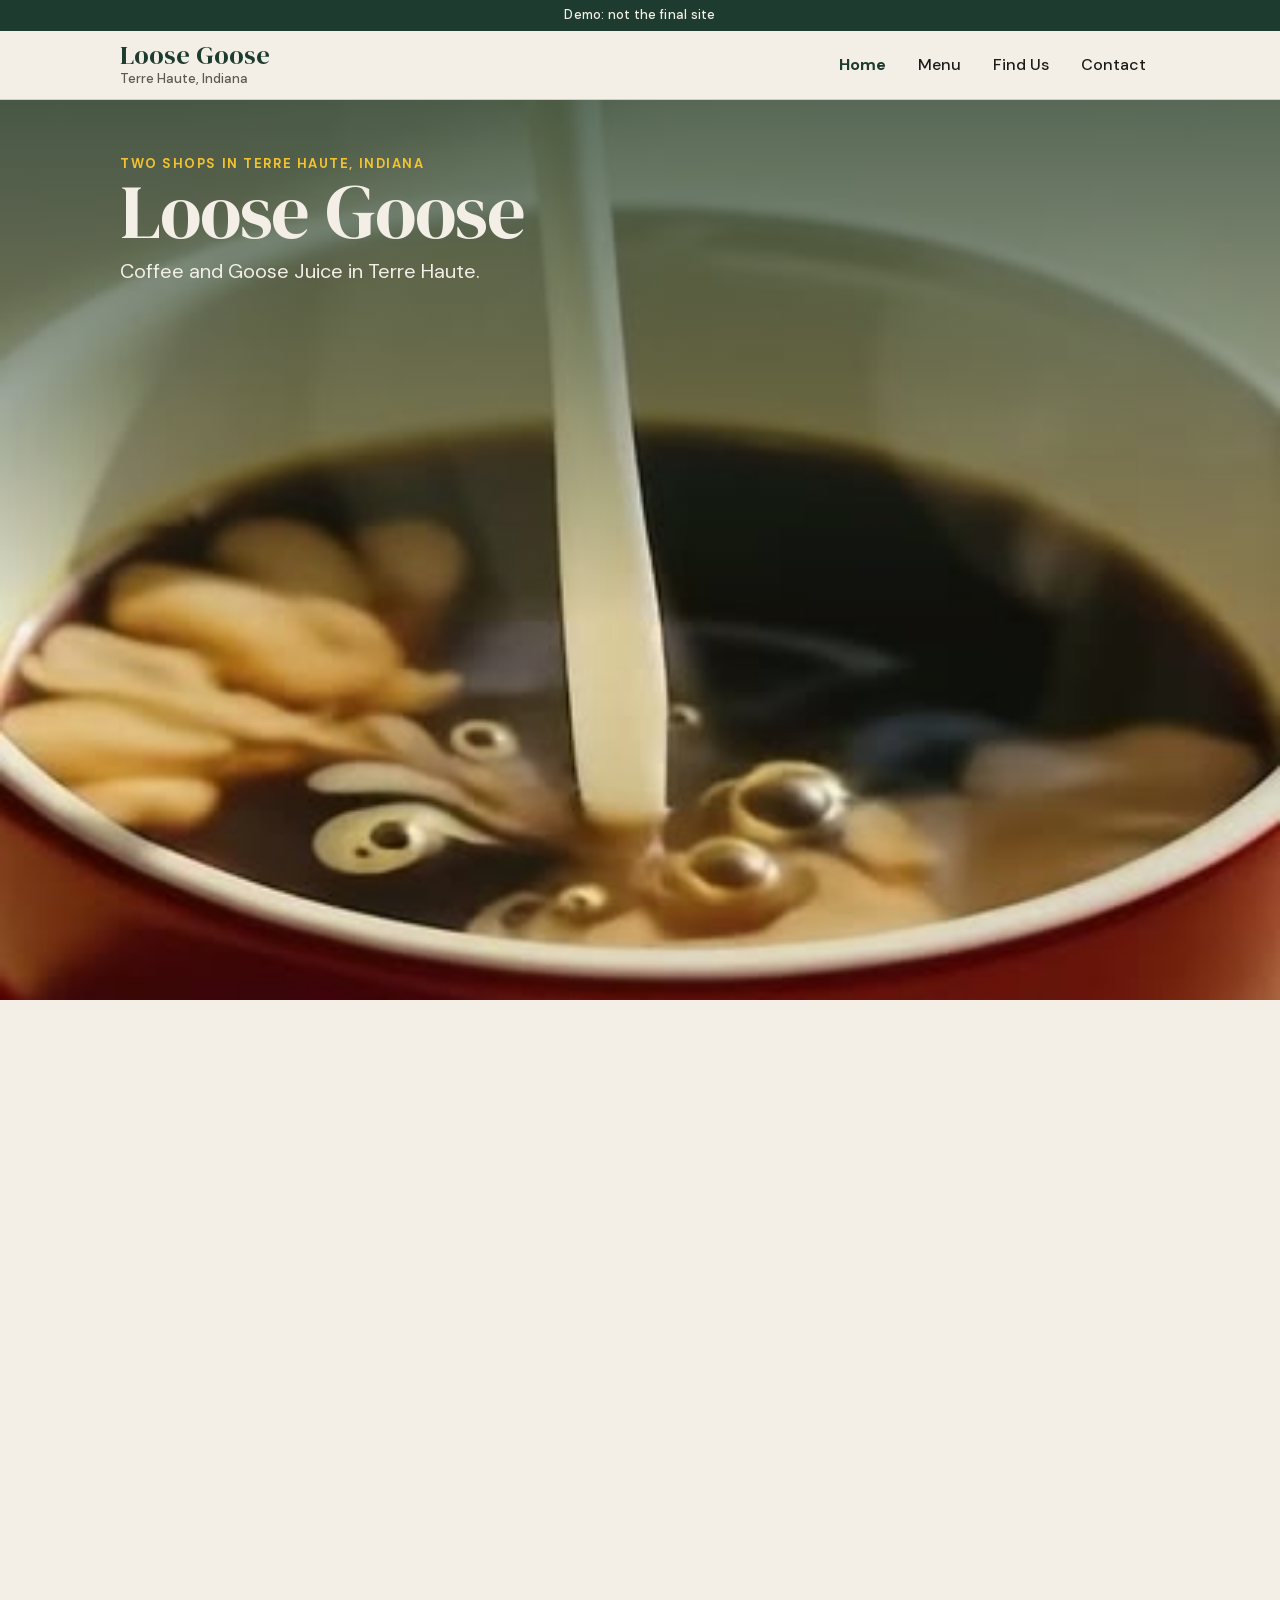
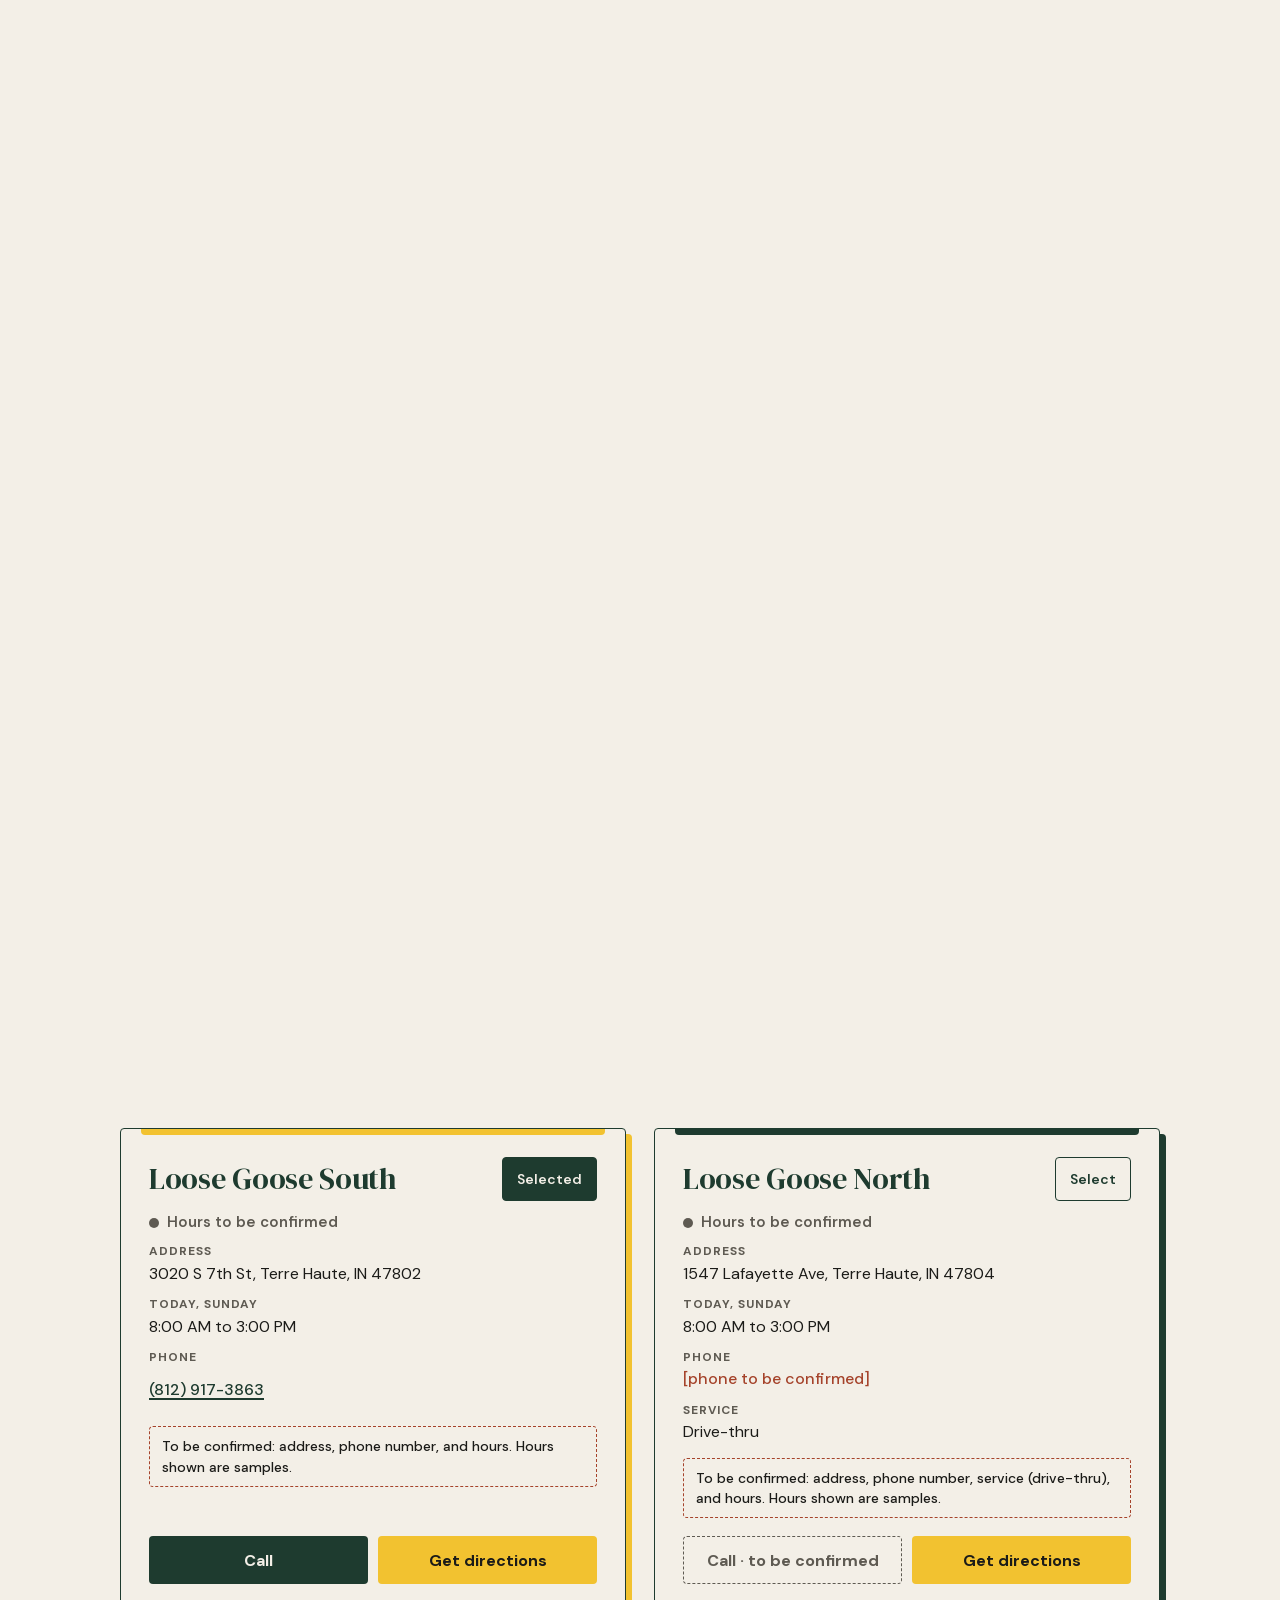
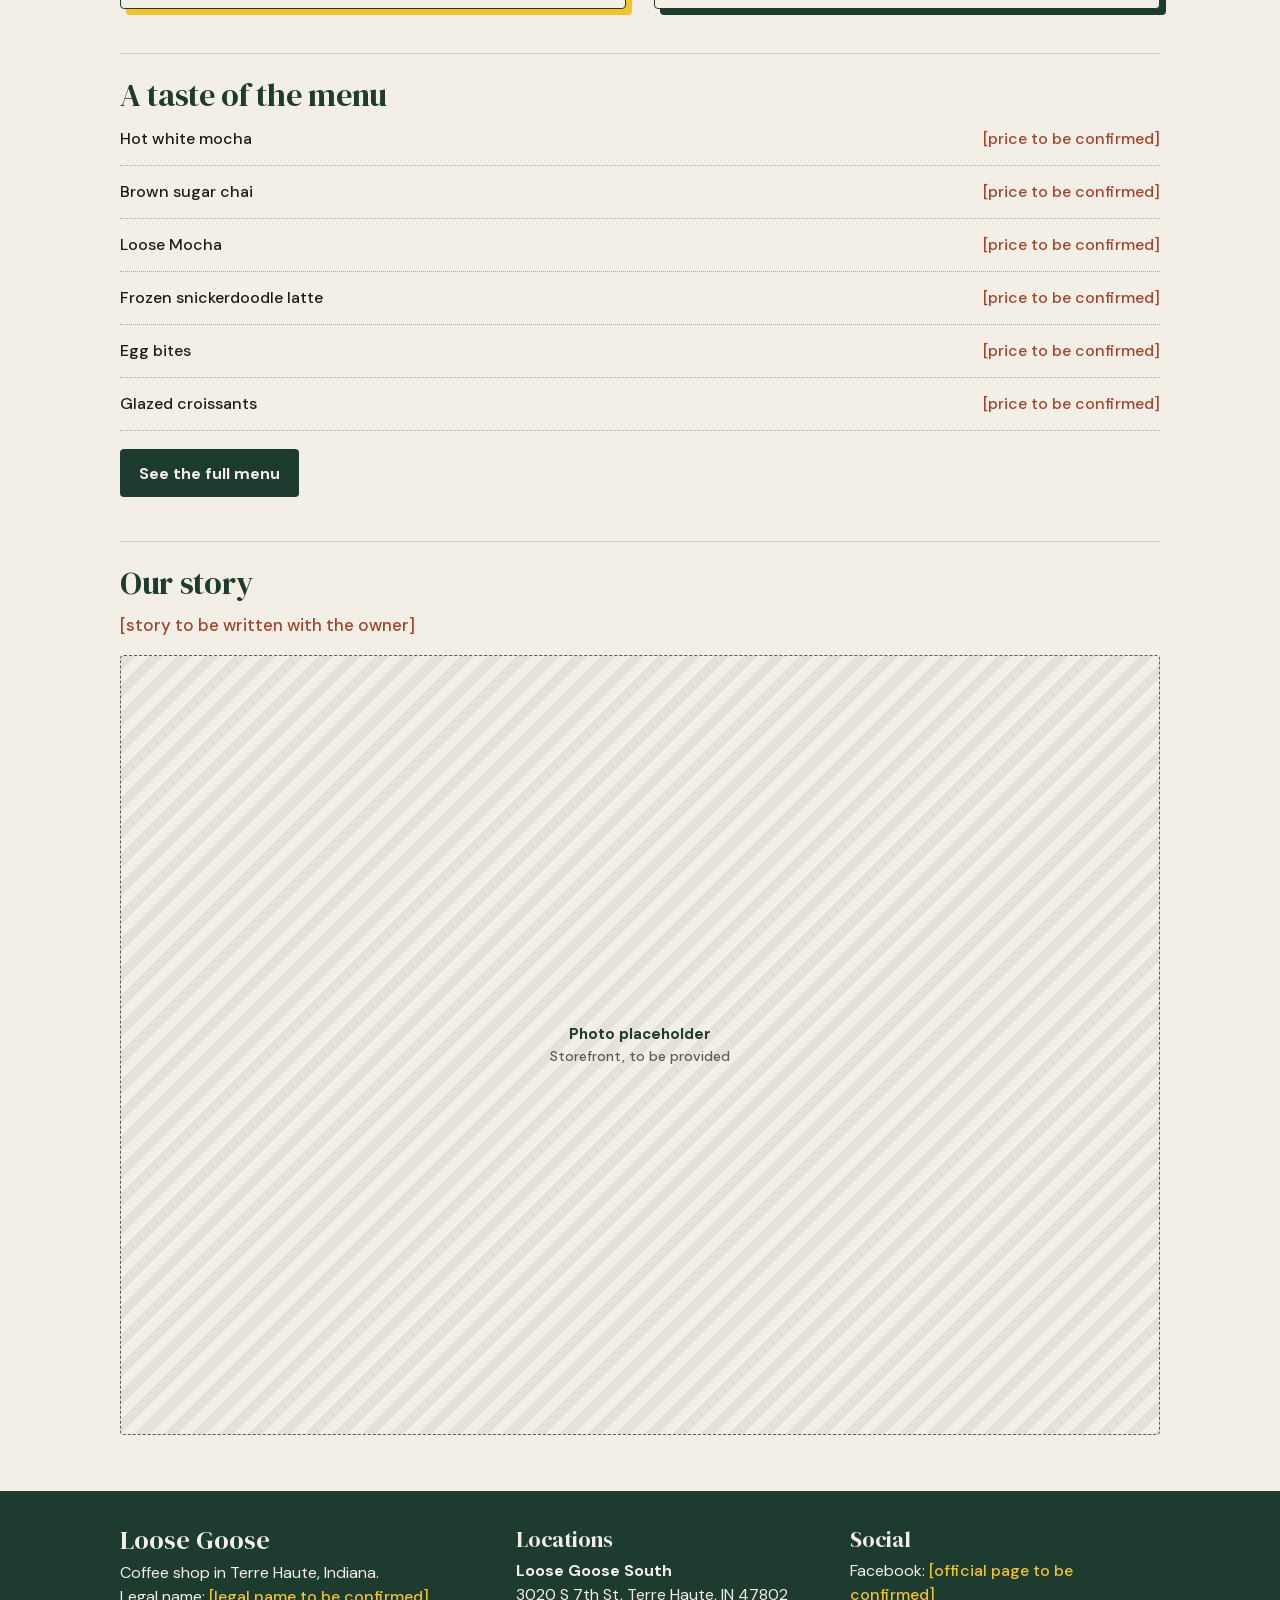
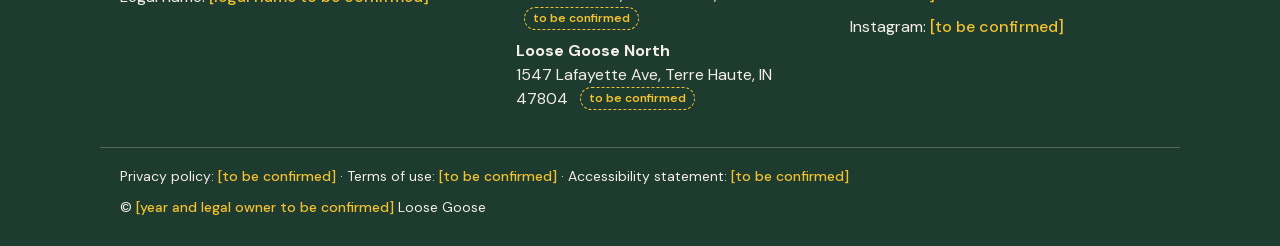
==== index.html @ dd63ed66 "Replace hero clip with milk-pour video; new poster; bump asset versions" ====
<!doctype html>
<html lang="en-US">
<head>
  <meta charset="utf-8">
  <meta name="viewport" content="width=device-width, initial-scale=1, viewport-fit=cover">
  <meta name="robots" content="noindex, nofollow">
  <meta name="theme-color" content="#F3EFE7">
  <title>Loose Goose · Demo</title>
  <meta name="description" content="Private demo of the Loose Goose site. Not the final site.">
  <link rel="icon" href="data:,">
  <link rel="preload" href="fonts/dm-sans-latin.woff2?v=20261011f" as="font" type="font/woff2" crossorigin>
  <link rel="preload" href="fonts/dm-serif-display-latin.woff2?v=20261011f" as="font" type="font/woff2" crossorigin>
  <link rel="stylesheet" href="css/site.css?v=20261011f">
</head>
<body>
  <a class="skip-link" href="#main">Skip to content</a>
  <p class="demo-label">Demo: not the final site</p>

  <header class="top">
    <div class="wrap top-in">
      <a class="brand" href="#/" aria-label="Loose Goose home">
        <span class="brand-name">Loose Goose</span>
        <span class="brand-sub">Terre Haute, Indiana</span>
      </a>
      <button class="menu-btn" type="button" aria-expanded="false" aria-controls="site-nav" data-menu-btn>
        <span class="bars" aria-hidden="true"><i></i><i></i><i></i></span>
        <span data-menu-label>Menu</span>
      </button>
      <nav id="site-nav" class="nav" data-nav aria-label="Main">
        <a href="#/" data-link="home">Home</a>
        <a href="#/menu" data-link="menu">Menu</a>
        <a href="#/find-us" data-link="find-us">Find Us</a>
        <a href="#/contact" data-link="contact">Contact</a>
      </nav>
    </div>
  </header>

  <main id="main" tabindex="-1">
    <section class="page" data-page="home" aria-labelledby="home-title">
      <div class="scrub" data-scrub>
        <div class="scrub-stage">
          <div class="hero-media" aria-hidden="true">
            <div class="hero-poster"></div>
            <video class="hero-video" data-hero-video muted playsinline preload="auto" poster="media/coffee-milk-poster.jpg?v=20261011f">
              <source src="media/coffee-milk.mp4?v=20261011f" type="video/mp4">
            </video>
          </div>
          <div class="wrap hero-copy">
            <p class="eyebrow">Two shops in Terre Haute, Indiana</p>
            <h1 id="home-title">Loose Goose</h1>
            <p class="intro">Coffee and Goose Juice in Terre Haute.</p>
          </div>
          <div class="wrap hero-first" data-shops-first></div>
        </div>
      </div>

      <div class="wrap">
        <div class="shops" data-shops-after></div>

        <div class="site-block">
          <h2>A taste of the menu</h2>
          <ul class="menu-list" data-featured></ul>
          <p class="actions-row"><a class="btn btn-primary" href="#/menu">See the full menu</a></p>
        </div>

        <div class="site-block">
          <h2>Our story</h2>
          <p class="story-text"><span data-fill="story"></span></p>
          <figure class="photo-ph" role="img" aria-label="Photo placeholder: storefront, to be provided">
            <span class="photo-ph-title">Photo placeholder</span>
            <span class="photo-ph-text">Storefront, to be provided</span>
          </figure>
        </div>
      </div>
    </section>

    <section class="page" data-page="menu" aria-labelledby="menu-title" hidden>
      <div class="wrap">
        <h1 id="menu-title">Menu</h1>
        <p class="intro">Item names and prices are to be confirmed by the owner.</p>
        <p class="note">Milk, size, and syrup options: <span class="placeholder">[to be confirmed]</span></p>
        <div class="chips" data-menu-jump></div>
        <div data-menu-list></div>
      </div>
    </section>

    <section class="page" data-page="find-us" aria-labelledby="find-title" hidden>
      <div class="wrap">
        <h1 id="find-title">Find Us</h1>
        <p class="intro">Two shops in Terre Haute. Hours are sample hours until the owner confirms them.</p>
        <div data-find-list></div>
      </div>
    </section>

    <section class="page" data-page="contact" aria-labelledby="contact-title" hidden>
      <div class="wrap">
        <h1 id="contact-title">Contact</h1>
        <div class="site-block">
          <h2>Phone</h2>
          <p>Main line: <span data-fill="mainPhone"></span></p>
          <ul class="plain" data-contact-phones></ul>
        </div>
        <div class="site-block">
          <h2>Email</h2>
          <p>Email: <span data-fill="email"></span></p>
        </div>
        <div class="site-block">
          <h2>Send a message</h2>
          <form class="form" data-form novalidate>
            <div class="field">
              <label for="f-name">Name</label>
              <input id="f-name" name="name" type="text" autocomplete="name">
            </div>
            <div class="field">
              <label for="f-email">Email</label>
              <input id="f-email" name="email" type="email" autocomplete="email">
            </div>
            <div class="field">
              <label for="f-message">Message</label>
              <textarea id="f-message" name="message" rows="5"></textarea>
            </div>
            <button class="btn btn-primary btn-block" type="submit">Send message</button>
            <p class="form-status" data-form-status role="status" aria-live="polite"></p>
          </form>
        </div>
      </div>
    </section>
  </main>

  <footer class="site-footer">
    <div class="wrap footer-grid">
      <div>
        <p class="foot-name">Loose Goose</p>
        <p>Coffee shop in Terre Haute, Indiana.</p>
        <p>Legal name: <span data-fill="legalName"></span></p>
      </div>
      <div>
        <h2>Locations</h2>
        <ul class="plain" data-foot-shops></ul>
      </div>
      <div>
        <h2>Social</h2>
        <ul class="plain">
          <li>Facebook: <span data-fill="facebook"></span></li>
          <li>Instagram: <span data-fill="instagram"></span></li>
        </ul>
      </div>
    </div>
    <div class="wrap foot-legal">
      <p>Privacy policy: <span data-fill="privacyPolicy"></span> · Terms of use: <span data-fill="termsOfUse"></span> · Accessibility statement: <span data-fill="accessibilityStatement"></span></p>
      <p>© <span data-fill="copyright"></span> Loose Goose</p>
    </div>
  </footer>

  <nav class="bottom-bar" aria-label="Quick actions for the selected shop" data-bottom inert>
    <a class="bb-btn bb-call" href="#" data-bb-call>Call<span class="bb-sub" data-bb-call-sub></span></a>
    <a class="bb-btn bb-map" href="#" data-bb-map>Get directions<span class="bb-sub" data-bb-map-sub></span></a>
    <a class="bb-btn bb-menu" href="#/menu">Menu<span class="bb-sub">Full menu</span></a>
  </nav>

  <noscript><p class="wrap">This demo needs JavaScript to show shop details.</p></noscript>
  <script src="js/data.js?v=20261011f"></script>
  <script src="js/app.js?v=20261011f" defer></script>
</body>
</html>
---- css/site.css ----
@font-face {
  font-family: "DM Serif Display";
  src: url("../fonts/dm-serif-display-latin.woff2?v=20261011f") format("woff2");
  font-weight: 400;
  font-style: normal;
  font-display: swap;
}
@font-face {
  font-family: "DM Sans";
  src: url("../fonts/dm-sans-latin.woff2?v=20261011f") format("woff2");
  font-weight: 400 700;
  font-style: normal;
  font-display: swap;
}

:root {
  --paper: #F3EFE7;
  --forest: #1E3B2F;
  --yellow: #F2C230;
  --brick: #A5432B;
  --ink: #1B1B18;
  --stone: #5E5A52;
  --line: rgba(27, 27, 24, 0.16);
  --serif: "DM Serif Display", Georgia, "Times New Roman", Times, serif;
  --sans: "DM Sans", system-ui, -apple-system, "Segoe UI", Roboto, "Helvetica Neue", Arial, sans-serif;
  --bar-h: 92px;
}

* { box-sizing: border-box; }
[hidden] { display: none !important; }

html { -webkit-text-size-adjust: 100%; }
body {
  margin: 0;
  background: var(--paper);
  color: var(--ink);
  font: 400 16px/1.5 var(--sans);
  overflow-wrap: anywhere;
}
@media (max-width: 819.98px) {
  body { padding-bottom: calc(var(--bar-h) + env(safe-area-inset-bottom)); }
}

a { color: var(--forest); text-decoration-thickness: 1.5px; text-underline-offset: 3px; }
h1, h2 { margin: 0; color: var(--forest); }
h1 {
  font-family: var(--serif);
  font-weight: 400;
  font-size: clamp(44px, 13vw, 76px);
  line-height: 0.95;
  letter-spacing: -0.015em;
}
h2 {
  font-family: var(--serif);
  font-weight: 400;
  font-size: clamp(26px, 6vw, 32px);
  line-height: 1.1;
  letter-spacing: -0.01em;
}
p { margin: 0; }
ul.plain, ul.menu-list { list-style: none; margin: 0; padding: 0; }
:focus-visible { outline: 3px solid var(--ink); outline-offset: 2px; }
#main:focus { outline: none; }

.skip-link {
  position: absolute; left: 12px; top: -60px; z-index: 50;
  background: var(--forest); color: var(--paper); padding: 10px 14px; border-radius: 4px;
}
.skip-link:focus { top: 8px; }
.sr-only {
  position: absolute; width: 1px; height: 1px; padding: 0; margin: -1px;
  overflow: hidden; clip: rect(0, 0, 0, 0); white-space: nowrap; border: 0;
}

.wrap { max-width: 1080px; margin: 0 auto; padding: 0 20px; }

/* Demo label */
.demo-label {
  margin: 0; padding: 7px 12px; text-align: center;
  background: var(--forest); color: var(--paper);
  font: 500 13px/1.3 var(--sans); letter-spacing: 0.02em;
}

/* Header */
.top { position: relative; border-bottom: 1px solid var(--line); }
.top-in { display: flex; align-items: center; justify-content: space-between; min-height: 68px; }
.brand { display: flex; flex-direction: column; text-decoration: none; color: var(--forest); padding: 6px 0; }
.brand-name { font-family: var(--serif); font-size: 26px; line-height: 1; }
.brand-sub { font: 500 13px/1.3 var(--sans); color: var(--stone); margin-top: 3px; }

.menu-btn {
  display: inline-flex; align-items: center; gap: 10px; min-height: 44px; padding: 0 16px;
  border: 1.5px solid var(--forest); border-radius: 4px; background: transparent;
  color: var(--forest); font: 600 15px/1 var(--sans); cursor: pointer;
}
.bars { display: inline-flex; flex-direction: column; gap: 4px; }
.bars i { display: block; width: 18px; height: 2px; background: var(--forest); }

.nav {
  position: absolute; left: 0; right: 0; top: 100%; z-index: 30;
  display: none; flex-direction: column; gap: 0;
  background: var(--paper); border-bottom: 1px solid var(--line);
  padding: 4px 20px 14px; box-shadow: 0 12px 24px rgba(27, 27, 24, 0.08);
}
.nav.open { display: flex; }
.nav a {
  display: flex; align-items: center; min-height: 48px;
  border-bottom: 1px solid var(--line); color: var(--ink);
  font: 500 17px/1.2 var(--sans); text-decoration: none;
}
.nav a:last-child { border-bottom: 0; }
.nav a[aria-current="page"] { color: var(--forest); font-weight: 700; }

/* Hero and shop cards */
.scrub { position: relative; height: 300vh; height: 300svh; }
.scrub-stage {
  position: sticky; top: 0; height: 100vh; height: 100svh; overflow: hidden;
  background: var(--forest); color: var(--paper);
}
.scrub.is-static { height: auto; }
.scrub.is-static .scrub-stage { position: relative; }
.hero-media { position: absolute; inset: 0; z-index: 0; }
.hero-poster, .hero-video {
  position: absolute; inset: 0; width: 100%; height: 100%; object-fit: cover;
}
.hero-poster { background: var(--forest) url("../media/coffee-milk-poster.jpg?v=20261011f") center / cover no-repeat; }
.scrub-stage::after {
  content: ""; position: absolute; inset: 0; z-index: 1;
  background: linear-gradient(to bottom, rgba(30, 59, 47, 0.7) 0%, rgba(30, 59, 47, 0.42) 30%, rgba(30, 59, 47, 0) 58%);
}
.hero-copy { position: relative; z-index: 2; width: 100%; padding-top: 16px; }
.hero-copy h1 { color: var(--paper); margin-top: 2px; }
.eyebrow { margin: 0; font: 700 13px/1.3 var(--sans); letter-spacing: 0.12em; text-transform: uppercase; color: var(--yellow); }
.hero-copy .intro { color: var(--paper); }
.intro { margin-top: 10px; font-size: 18px; line-height: 1.4; color: var(--ink); max-width: 32ch; }
@media (min-width: 820px) { .intro { white-space: normal; overflow: visible; font-size: 20px; } }

.hero-first { position: relative; z-index: 2; padding-top: 12px; }
.hero-first .shop { background: rgba(243, 239, 231, 0.84); }
.shops { position: relative; z-index: 3; display: grid; gap: 18px; margin-top: 0; }
.shop {
  position: relative; display: flex; flex-direction: column; background: var(--paper);
  border: 1.5px solid var(--forest); border-radius: 4px;
  padding: 22px 20px 18px; box-shadow: 6px 6px 0 var(--forest);
}
.shop::before {
  content: ""; position: absolute; left: 20px; right: 20px; top: 0; height: 6px;
  background: var(--forest); border-radius: 0 0 4px 4px;
}
.shop.is-selected { box-shadow: 6px 6px 0 var(--yellow); }
.shop.is-selected::before { background: var(--yellow); }
.shop-head { display: flex; align-items: center; justify-content: space-between; gap: 12px; }
.shop-name { font-size: 30px; line-height: 1.08; min-width: 0; }
.card-note {
  margin-top: 14px; padding: 9px 12px; border: 1.5px dashed var(--brick); border-radius: 4px;
  color: var(--ink); font: 500 14px/1.45 var(--sans);
}
.pick {
  flex: none; min-height: 44px; padding: 0 14px; border-radius: 4px;
  border: 1.5px solid var(--forest); background: transparent; color: var(--forest);
  font: 600 14px/1 var(--sans); cursor: pointer;
}
.pick[aria-pressed="true"] { background: var(--forest); color: var(--paper); }

.status { display: flex; align-items: center; gap: 8px; margin-top: 12px; font: 600 15px/1.3 var(--sans); color: var(--stone); }
.dot { width: 10px; height: 10px; border-radius: 50%; background: var(--stone); flex: none; }
.status.open { color: var(--forest); }
.status.open .dot { background: var(--forest); }
.status.closed { color: var(--brick); }
.status.closed .dot { background: var(--brick); }

.row { margin-top: 12px; }
.k { display: block; font: 700 12px/1.2 var(--sans); letter-spacing: 0.08em; text-transform: uppercase; color: var(--stone); margin-bottom: 4px; }
.v { font: 400 16px/1.4 var(--sans); color: var(--ink); }
.v a { color: var(--forest); font-weight: 500; display: inline-flex; align-items: center; min-height: 44px; }

.tag {
  display: inline-block; margin-left: 8px; padding: 1px 8px; vertical-align: 2px;
  border: 1px dashed var(--brick); border-radius: 999px; color: var(--brick);
  font: 600 12px/1.6 var(--sans); white-space: nowrap;
}
.placeholder { color: var(--brick); font-weight: 500; }

/* Hours line: draws in once when it enters the screen */
.draw-line { position: relative; display: inline-block; }
.draw-line::after {
  content: ""; position: absolute; left: 0; right: 0; bottom: -3px; height: 2px;
  background: var(--forest); transform: scaleX(0); transform-origin: left center;
  transition: transform 0.9s cubic-bezier(0.3, 0.6, 0.2, 1) 0.15s;
}
.draw-line.in-view::after { transform: scaleX(1); }

.actions { display: grid; gap: 10px; margin-top: auto; padding-top: 18px; }
.actions-row { margin-top: 18px; }
.btn {
  display: inline-flex; align-items: center; justify-content: center; text-align: center;
  min-height: 48px; padding: 0 18px; border-radius: 4px; border: 1.5px solid transparent;
  font: 700 16px/1.2 var(--sans); text-decoration: none; cursor: pointer;
}
.btn-primary { background: var(--forest); color: var(--paper); }
.btn-secondary { background: var(--yellow); color: var(--ink); }
.btn-block { width: 100%; }
a.btn[aria-disabled="true"], a.is-off {
  background: transparent; color: var(--stone); border: 1.5px dashed var(--stone);
  pointer-events: none; cursor: default;
}

/* Blocks below the cards */
.site-block { margin-top: 44px; padding-top: 24px; border-top: 1px solid var(--line); }
.story-text { margin-top: 12px; font-size: 17px; }
.note { margin-top: 10px; color: var(--stone); }

.menu-list li { display: flex; justify-content: space-between; align-items: baseline; gap: 12px; padding: 14px 0; border-bottom: 1px dotted rgba(27, 27, 24, 0.32); }
.item-name { min-width: 0; font-weight: 500; }
.item-price { flex: none; white-space: nowrap; }

.photo-ph {
  margin: 16px 0 0; aspect-ratio: 4 / 3; border: 1.5px dashed var(--stone); border-radius: 4px;
  background: repeating-linear-gradient(135deg, rgba(94, 90, 82, 0.09) 0 10px, transparent 10px 20px), var(--paper);
  display: flex; flex-direction: column; align-items: center; justify-content: center; gap: 4px;
  padding: 16px; text-align: center; color: var(--stone);
}
.photo-ph-title { font: 700 15px/1.2 var(--sans); color: var(--forest); }
.photo-ph-text { font: 500 14px/1.3 var(--sans); }

/* Menu chips */
.chips { display: flex; flex-wrap: wrap; gap: 8px; margin-top: 18px; }
.chip {
  min-height: 44px; padding: 0 14px; border-radius: 4px; border: 1.5px solid var(--forest);
  background: transparent; color: var(--forest); font: 600 15px/1 var(--sans); cursor: pointer;
}
.menu-cat { margin-top: 30px; scroll-margin-top: 16px; }
.menu-cat-title { font-size: 30px; padding-bottom: 6px; border-bottom: 2px solid var(--forest); }

/* Find Us */
.shop-find { margin-top: 36px; }
.hours { width: 100%; border-collapse: collapse; margin-top: 10px; }
.hours caption {
  text-align: left; font: 700 13px/1.4 var(--sans); letter-spacing: 0.04em;
  text-transform: uppercase; color: var(--brick); padding-bottom: 8px;
}
.hours th, .hours td { text-align: left; padding: 10px 0; border-bottom: 1px solid var(--line); font-size: 16px; }
.hours td { text-align: right; font-variant-numeric: tabular-nums; }
.hours tr.today th, .hours tr.today td { color: var(--forest); font-weight: 700; }

/* Contact form */
.form { margin-top: 14px; }
.field { display: grid; gap: 6px; margin-bottom: 14px; }
.field label { font: 600 15px/1.3 var(--sans); }
.field input, .field textarea {
  width: 100%; min-height: 48px; padding: 10px 12px; border-radius: 4px;
  border: 1.5px solid var(--stone); background: #FBF9F4; color: var(--ink);
  font: 400 16px/1.4 var(--sans);
}
.field textarea { min-height: 128px; resize: vertical; }
.form-status { margin-top: 14px; padding: 12px 14px; border-left: 4px solid var(--brick); color: var(--ink); font-weight: 500; }
.form-status:empty { display: none; }

/* Footer */
.site-footer { margin-top: 56px; background: var(--forest); color: var(--paper); padding: 36px 0 28px; }
.site-footer a { color: var(--paper); }
.site-footer h2 { color: var(--paper); font-size: 22px; margin-bottom: 8px; }
.site-footer .placeholder { color: var(--yellow); }
.site-footer .tag { color: var(--yellow); border-color: var(--yellow); }
.footer-grid { display: grid; gap: 24px; }
.foot-name { font-family: var(--serif); font-size: 26px; line-height: 1; margin-bottom: 8px; }
.foot-legal { margin-top: 28px; padding-top: 18px; border-top: 1px solid rgba(243, 239, 231, 0.25); font-size: 14px; display: grid; gap: 10px; }
.site-footer li { margin-bottom: 8px; }

/* Bottom bar (phones only) */
.bottom-bar {
  position: fixed; left: 0; right: 0; bottom: 0; z-index: 40;
  display: grid; grid-template-columns: 0.9fr 1.3fr 0.9fr; gap: 8px;
  padding: 8px 10px calc(8px + env(safe-area-inset-bottom));
  background: var(--paper); border-top: 1px solid rgba(27, 27, 24, 0.2);
  box-shadow: 0 -8px 20px rgba(27, 27, 24, 0.08);
  transform: translateY(110%); transition: transform 0.28s cubic-bezier(0.2, 0.7, 0.2, 1);
}
.bottom-bar.is-shown { transform: translateY(0); }
.bb-btn {
  min-height: 52px; display: flex; flex-direction: column; align-items: center; justify-content: center;
  padding: 6px 4px; border-radius: 4px; border: 1.5px solid var(--forest);
  font: 700 15px/1.15 var(--sans); text-align: center; text-decoration: none; color: var(--forest); white-space: nowrap;
}
.bb-call { background: var(--forest); color: var(--paper); }
.bb-map { background: var(--yellow); color: var(--ink); border-color: var(--yellow); }
.bb-menu { background: transparent; }
.bb-sub { font: 500 12px/1.2 var(--sans); opacity: 0.9; }
.bb-btn.is-off { background: transparent; color: var(--stone); border: 1.5px dashed var(--stone); pointer-events: none; }

@media (min-width: 820px) {
  .menu-btn { display: none; }
  .nav { position: static; display: flex; flex-direction: row; gap: 4px; background: none; border: 0; padding: 0; box-shadow: none; }
  .nav a { min-height: 44px; padding: 0 14px; border: 0; border-radius: 4px; font-size: 16px; }
  .nav a:hover { background: rgba(30, 59, 47, 0.08); }
  .hero-first { display: none; }
  .hero-copy { padding-top: 56px; }
  .shops { grid-template-columns: 1fr 1fr; gap: 28px; margin-top: -72px; }
  .shop { padding: 28px 28px 24px; }
  .actions { grid-template-columns: 1fr 1fr; }
  .footer-grid { grid-template-columns: 1.2fr 1fr 1fr; }
  .foot-legal { grid-template-columns: 1fr; }
  .bottom-bar { display: none; }
  .wrap.wrap-wide { max-width: 1080px; }
  .find-grid { display: grid; grid-template-columns: 1fr 1fr; gap: 24px; }
}

@media (prefers-reduced-motion: reduce) {
  *, *::before, *::after { transition: none !important; animation: none !important; scroll-behavior: auto !important; }
  .draw-line::after { transform: scaleX(1); }
}
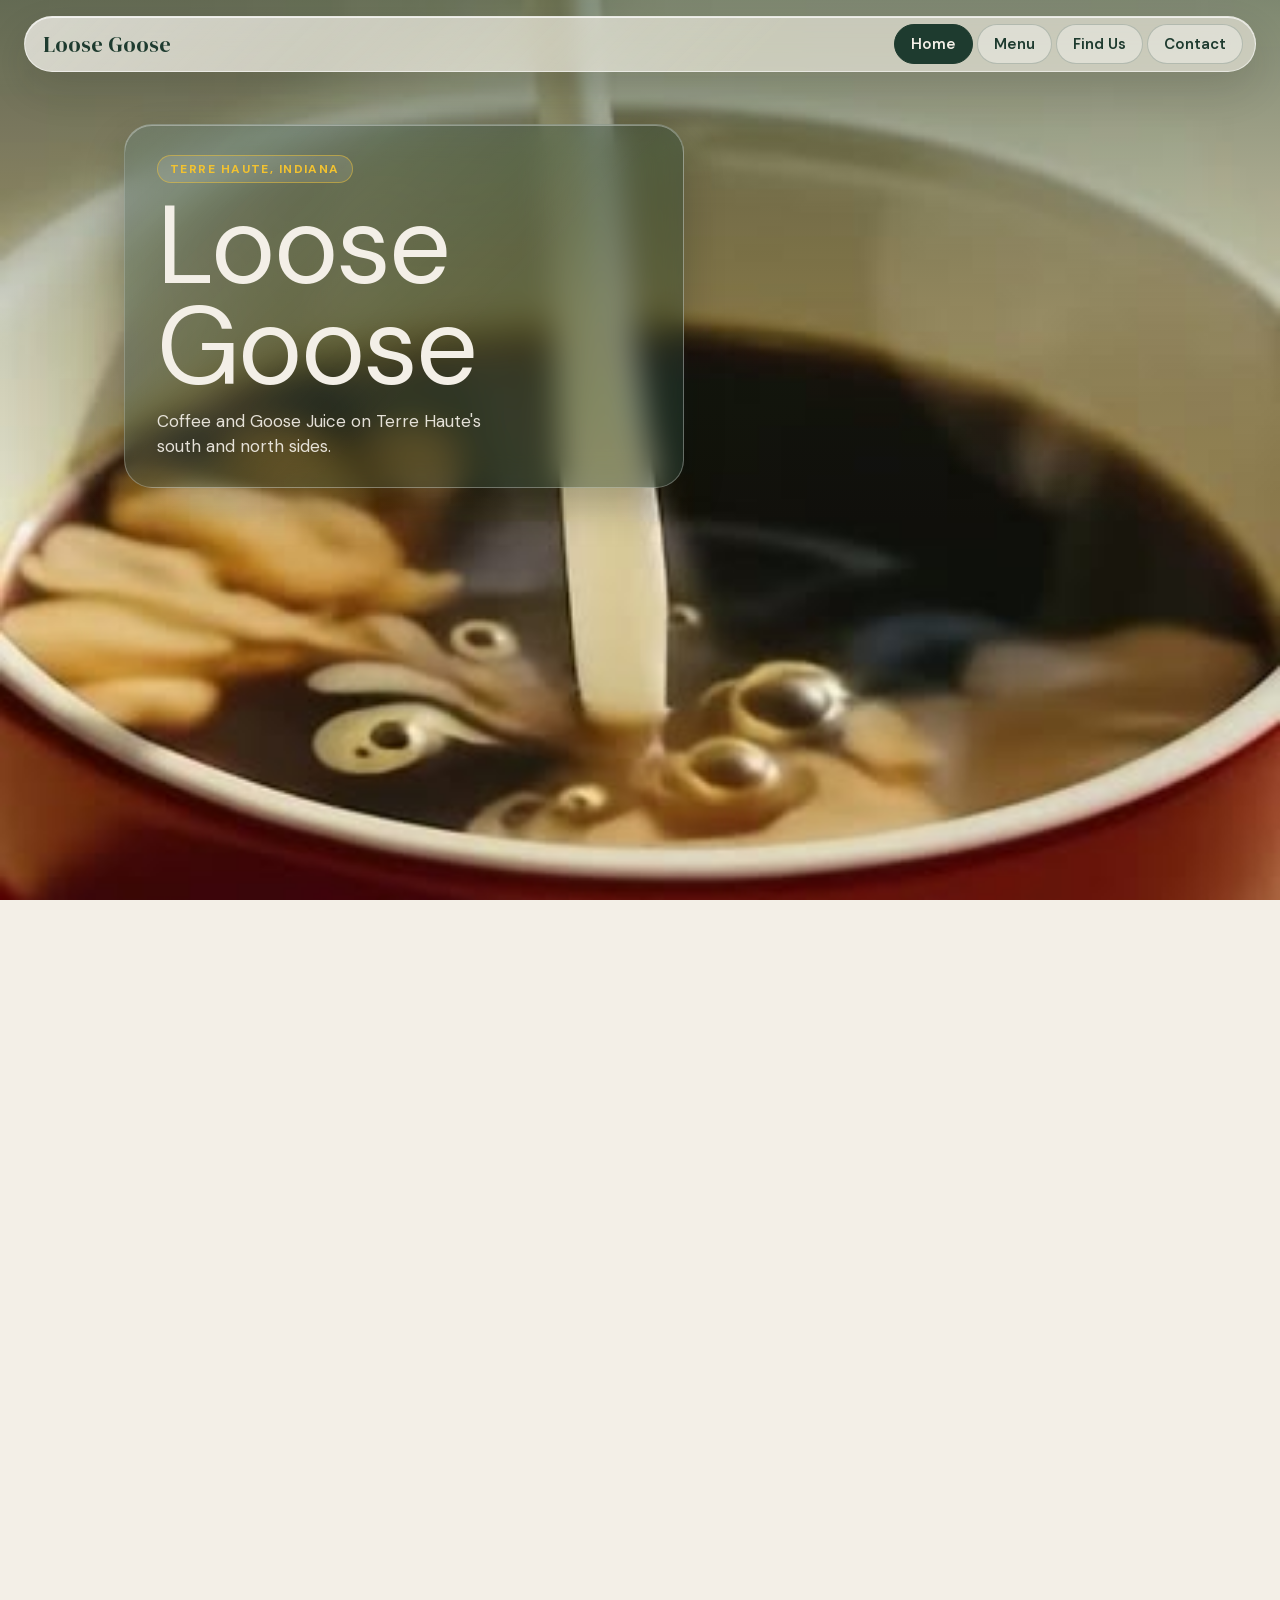
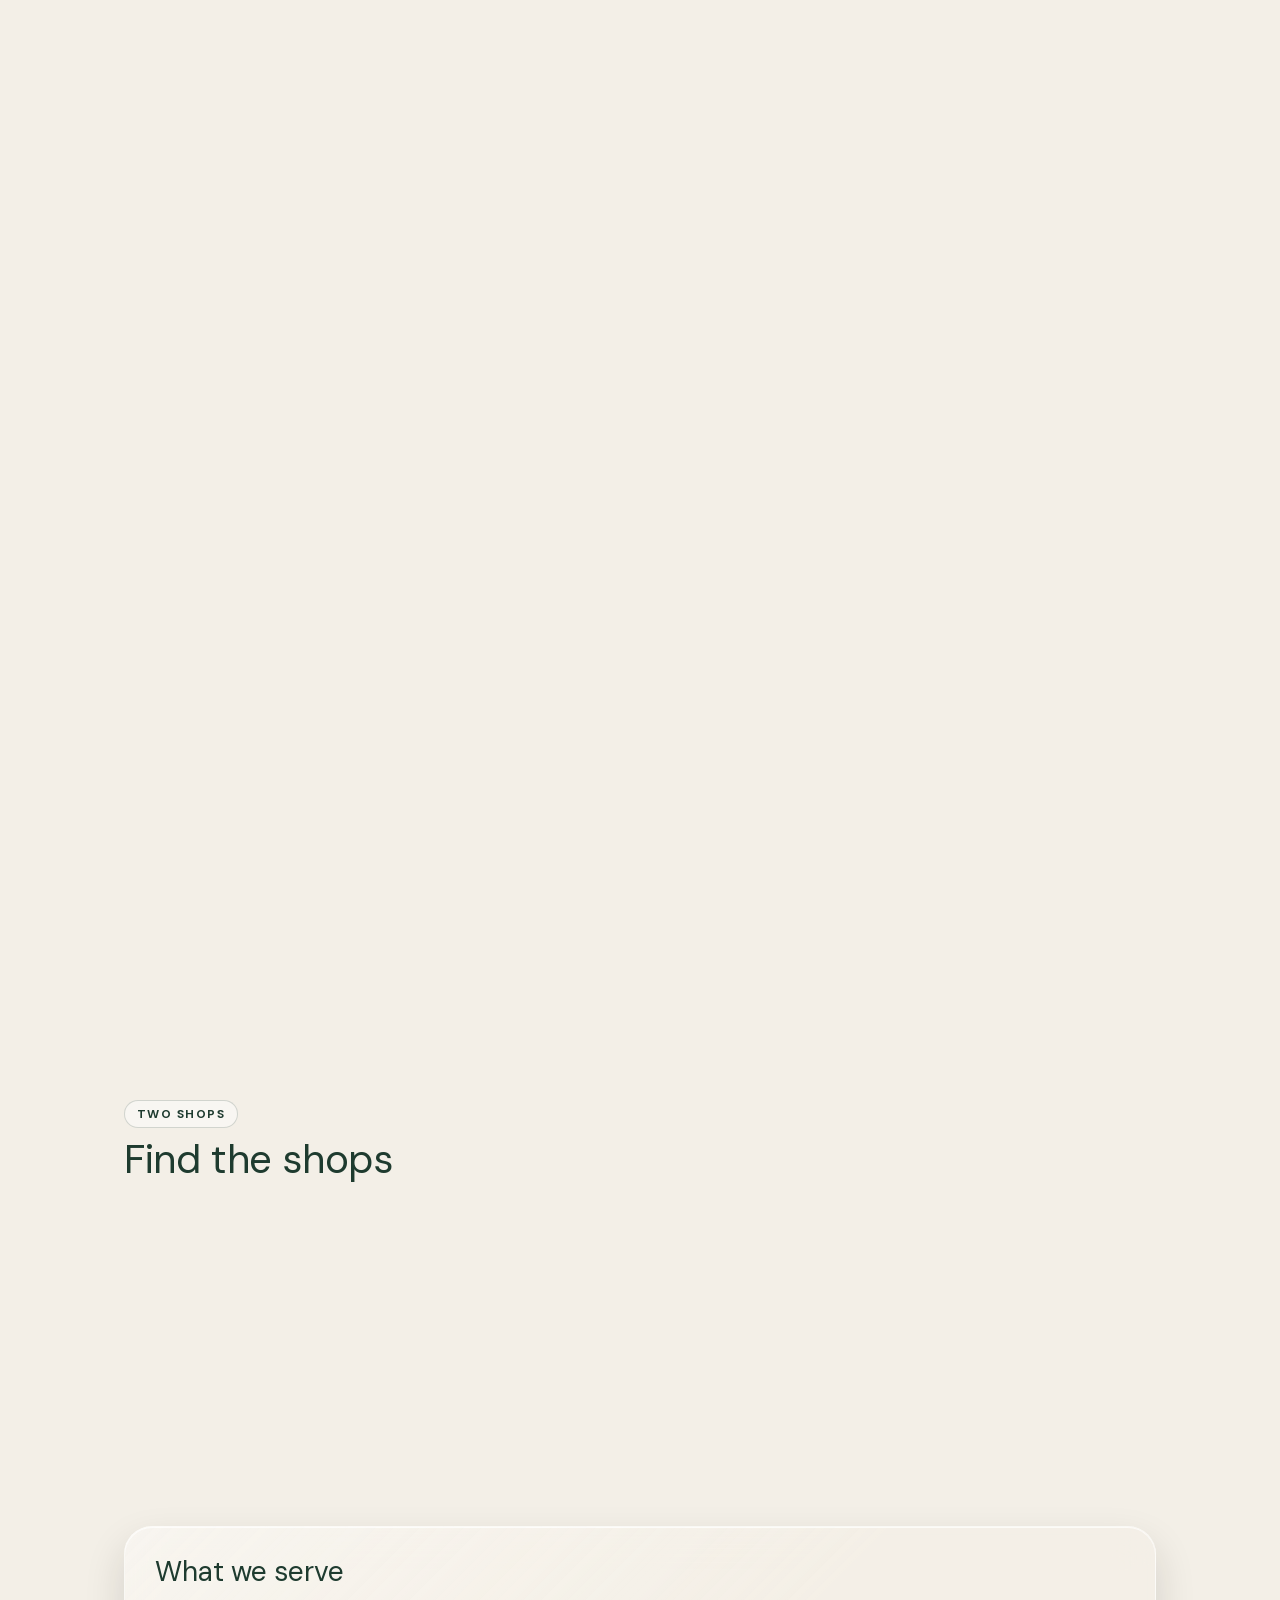
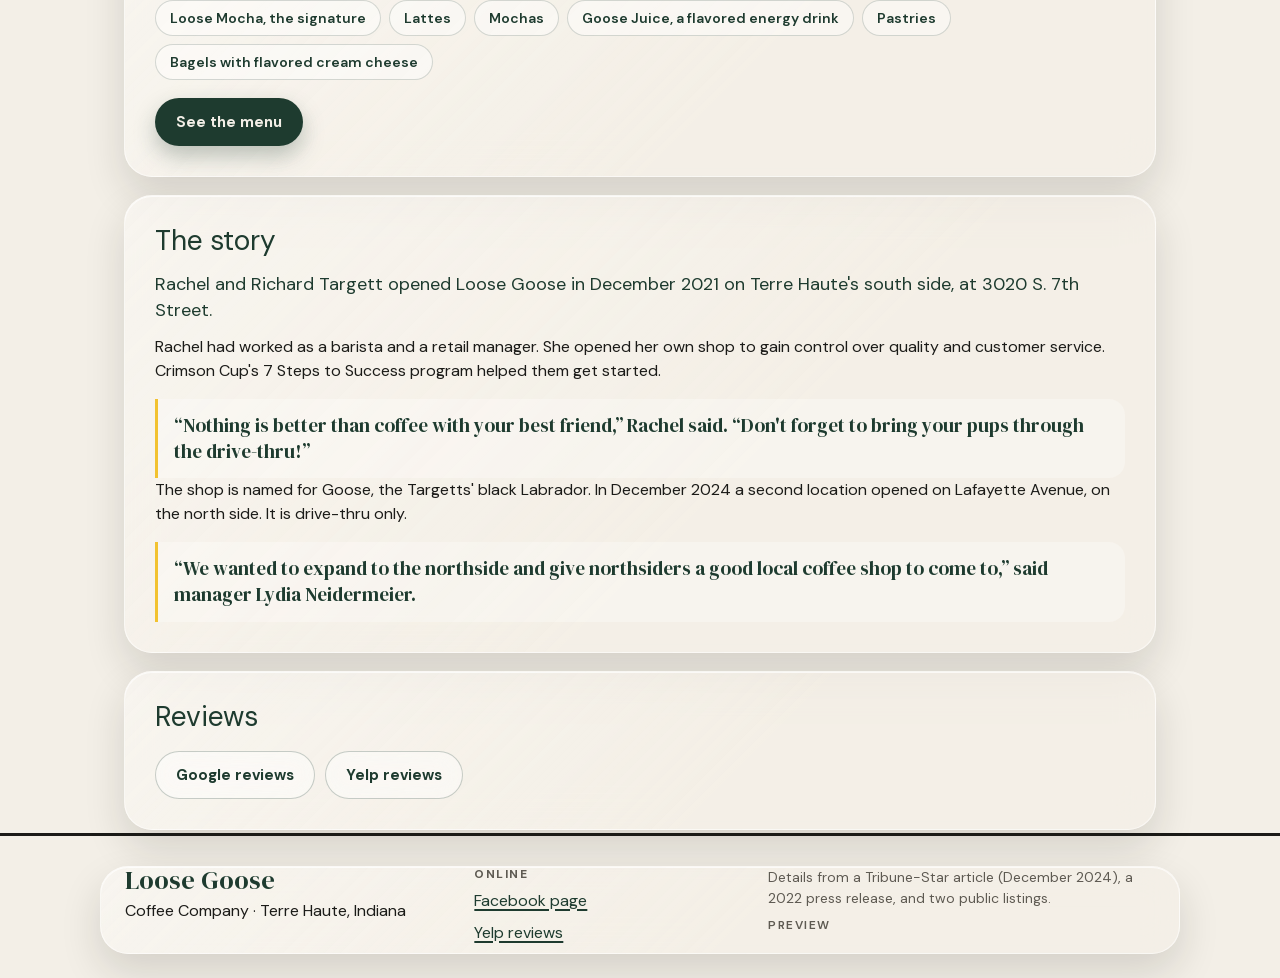
==== commit 791e6ed7: "Redesign preview: glass and pill design, verified facts only, no placeholders" ====
--- a/index.html
+++ b/index.html
@@ -5,34 +5,30 @@
   <meta name="viewport" content="width=device-width, initial-scale=1, viewport-fit=cover">
   <meta name="robots" content="noindex, nofollow">
   <meta name="theme-color" content="#F3EFE7">
-  <title>Loose Goose · Demo</title>
-  <meta name="description" content="Private demo of the Loose Goose site. Not the final site.">
+  <title>Loose Goose · Terre Haute</title>
+  <meta name="description" content="Loose Goose Coffee Company in Terre Haute, Indiana: coffee, Goose Juice, and two shops.">
   <link rel="icon" href="data:,">
-  <link rel="preload" href="fonts/dm-sans-latin.woff2?v=20261011f" as="font" type="font/woff2" crossorigin>
-  <link rel="preload" href="fonts/dm-serif-display-latin.woff2?v=20261011f" as="font" type="font/woff2" crossorigin>
-  <link rel="stylesheet" href="css/site.css?v=20261011f">
+  <link rel="preload" href="fonts/dm-sans-latin.woff2?v=20261011j" as="font" type="font/woff2" crossorigin>
+  <link rel="preload" href="fonts/dm-serif-display-latin.woff2?v=20261011j" as="font" type="font/woff2" crossorigin>
+  <link rel="stylesheet" href="css/site.css?v=20261011j">
 </head>
 <body>
   <a class="skip-link" href="#main">Skip to content</a>
-  <p class="demo-label">Demo: not the final site</p>
 
   <header class="top">
-    <div class="wrap top-in">
-      <a class="brand" href="#/" aria-label="Loose Goose home">
-        <span class="brand-name">Loose Goose</span>
-        <span class="brand-sub">Terre Haute, Indiana</span>
-      </a>
-      <button class="menu-btn" type="button" aria-expanded="false" aria-controls="site-nav" data-menu-btn>
+    <nav class="pill-nav glass" aria-label="Main">
+      <a class="brand" href="#/" aria-label="Loose Goose home">Loose Goose</a>
+      <div id="site-nav" class="pill-links" data-nav>
+        <a class="pill" href="#/" data-link="home">Home</a>
+        <a class="pill" href="#/menu" data-link="menu">Menu</a>
+        <a class="pill" href="#/find-us" data-link="find-us">Find Us</a>
+        <a class="pill" href="#/contact" data-link="contact">Contact</a>
+      </div>
+      <button class="pill pill-menu" type="button" aria-expanded="false" aria-controls="site-nav" data-menu-btn>
         <span class="bars" aria-hidden="true"><i></i><i></i><i></i></span>
         <span data-menu-label>Menu</span>
       </button>
-      <nav id="site-nav" class="nav" data-nav aria-label="Main">
-        <a href="#/" data-link="home">Home</a>
-        <a href="#/menu" data-link="menu">Menu</a>
-        <a href="#/find-us" data-link="find-us">Find Us</a>
-        <a href="#/contact" data-link="contact">Contact</a>
-      </nav>
-    </div>
+    </nav>
   </header>
 
   <main id="main" tabindex="-1">
@@ -41,125 +37,111 @@
         <div class="scrub-stage">
           <div class="hero-media" aria-hidden="true">
             <div class="hero-poster"></div>
-            <video class="hero-video" data-hero-video muted playsinline preload="auto" poster="media/coffee-milk-poster.jpg?v=20261011f">
-              <source src="media/coffee-milk.mp4?v=20261011f" type="video/mp4">
-            </video>
+            <video class="hero-video" data-hero-video muted playsinline preload="auto" poster="media/coffee-milk-poster.jpg?v=20261011i">
+                          <source src="media/coffee-milk.mp4?v=20261011i" type="video/mp4">
+                        </video>
           </div>
           <div class="wrap hero-copy">
-            <p class="eyebrow">Two shops in Terre Haute, Indiana</p>
-            <h1 id="home-title">Loose Goose</h1>
-            <p class="intro">Coffee and Goose Juice in Terre Haute.</p>
+            <div class="hero-panel glass-dark">
+              <p class="tag tag-light">Terre Haute, Indiana</p>
+              <h1 id="home-title">Loose Goose</h1>
+              <p class="intro">Coffee and Goose Juice on Terre Haute's south and north sides.</p>
+              <p class="hero-actions"><button class="btn btn-glass hero-play" type="button" data-hero-play hidden>Play video</button></p>
+            </div>
           </div>
           <div class="wrap hero-first" data-shops-first></div>
         </div>
       </div>
 
-      <div class="wrap">
+      <div class="wrap home-body">
+        <div class="section-head reveal">
+          <p class="tag">Two shops</p>
+          <h2>Find the shops</h2>
+        </div>
         <div class="shops" data-shops-after></div>
 
-        <div class="site-block">
-          <h2>A taste of the menu</h2>
-          <ul class="menu-list" data-featured></ul>
-          <p class="actions-row"><a class="btn btn-primary" href="#/menu">See the full menu</a></p>
-        </div>
+        <section class="block glass reveal" aria-labelledby="home-menu-title">
+          <h2 id="home-menu-title" class="block-title">What we serve</h2>
+          <div class="menu-compact" data-featured></div>
+          <p class="actions-row"><a class="btn btn-primary" href="#/menu">See the menu</a></p>
+        </section>
 
-        <div class="site-block">
-          <h2>Our story</h2>
-          <p class="story-text"><span data-fill="story"></span></p>
-          <figure class="photo-ph" role="img" aria-label="Photo placeholder: storefront, to be provided">
-            <span class="photo-ph-title">Photo placeholder</span>
-            <span class="photo-ph-text">Storefront, to be provided</span>
-          </figure>
-        </div>
+        <section class="block glass reveal" aria-labelledby="story-title">
+          <h2 id="story-title" class="block-title">The story</h2>
+          <p class="lead">Rachel and Richard Targett opened Loose Goose in December 2021 on Terre Haute's south side, at 3020 S. 7th Street.</p>
+          <p>Rachel had worked as a barista and a retail manager. She opened her own shop to gain control over quality and customer service. Crimson Cup's 7 Steps to Success program helped them get started.</p>
+          <blockquote class="quote">&ldquo;Nothing is better than coffee with your best friend,&rdquo; Rachel said. &ldquo;Don't forget to bring your pups through the drive-thru!&rdquo;</blockquote>
+          <p>The shop is named for Goose, the Targetts' black Labrador. In December 2024 a second location opened on Lafayette Avenue, on the north side. It is drive-thru only.</p>
+          <blockquote class="quote">&ldquo;We wanted to expand to the northside and give northsiders a good local coffee shop to come to,&rdquo; said manager Lydia Neidermeier.</blockquote>
+        </section>
+
+        <section class="block glass reveal" aria-labelledby="reviews-title">
+          <h2 id="reviews-title" class="block-title">Reviews</h2>
+          <div class="actions">
+            <a class="btn btn-glass" href="https://www.google.com/maps/search/?api=1&amp;query=Loose+Goose+Coffee+Company+Terre+Haute" target="_blank" rel="noopener">Google reviews</a>
+            <a class="btn btn-glass" href="https://www.yelp.com/biz/loose-goose-coffee-company-terre-haute" target="_blank" rel="noopener">Yelp reviews</a>
+          </div>
+        </section>
       </div>
     </section>
 
     <section class="page" data-page="menu" aria-labelledby="menu-title" hidden>
-      <div class="wrap">
-        <h1 id="menu-title">Menu</h1>
-        <p class="intro">Item names and prices are to be confirmed by the owner.</p>
-        <p class="note">Milk, size, and syrup options: <span class="placeholder">[to be confirmed]</span></p>
-        <div class="chips" data-menu-jump></div>
-        <div data-menu-list></div>
+      <div class="wrap page-head reveal">
+        <p class="tag">Menu</p>
+        <h1 id="menu-title">What we serve</h1>
+        <p class="intro">Coffee drinks, Goose Juice, pastries and bagels.</p>
       </div>
+      <div class="wrap page-body" data-menu-list></div>
+      <div class="wrap"><p class="source-note">Items from a Tribune-Star article, December 2024.</p></div>
     </section>
 
     <section class="page" data-page="find-us" aria-labelledby="find-title" hidden>
-      <div class="wrap">
-        <h1 id="find-title">Find Us</h1>
-        <p class="intro">Two shops in Terre Haute. Hours are sample hours until the owner confirms them.</p>
-        <div data-find-list></div>
+      <div class="wrap page-head reveal">
+        <p class="tag">Two shops</p>
+        <h1 id="find-title">Find us</h1>
+        <p class="intro">South on 7th Street, north on Lafayette Avenue.</p>
       </div>
+      <div class="wrap page-body" data-find-list></div>
     </section>
 
     <section class="page" data-page="contact" aria-labelledby="contact-title" hidden>
-      <div class="wrap">
-        <h1 id="contact-title">Contact</h1>
-        <div class="site-block">
-          <h2>Phone</h2>
-          <p>Main line: <span data-fill="mainPhone"></span></p>
-          <ul class="plain" data-contact-phones></ul>
-        </div>
-        <div class="site-block">
-          <h2>Email</h2>
-          <p>Email: <span data-fill="email"></span></p>
-        </div>
-        <div class="site-block">
-          <h2>Send a message</h2>
-          <form class="form" data-form novalidate>
-            <div class="field">
-              <label for="f-name">Name</label>
-              <input id="f-name" name="name" type="text" autocomplete="name">
-            </div>
-            <div class="field">
-              <label for="f-email">Email</label>
-              <input id="f-email" name="email" type="email" autocomplete="email">
-            </div>
-            <div class="field">
-              <label for="f-message">Message</label>
-              <textarea id="f-message" name="message" rows="5"></textarea>
-            </div>
-            <button class="btn btn-primary btn-block" type="submit">Send message</button>
-            <p class="form-status" data-form-status role="status" aria-live="polite"></p>
-          </form>
-        </div>
+      <div class="wrap page-head reveal">
+        <p class="tag">Contact</p>
+        <h1 id="contact-title">Say hello</h1>
+        <p class="intro">Call the South shop, or find both shops on Facebook and Yelp.</p>
       </div>
+      <div class="wrap page-body" data-contact-list></div>
     </section>
   </main>
 
   <footer class="site-footer">
-    <div class="wrap footer-grid">
+    <div class="wrap footer-card glass">
       <div>
         <p class="foot-name">Loose Goose</p>
-        <p>Coffee shop in Terre Haute, Indiana.</p>
-        <p>Legal name: <span data-fill="legalName"></span></p>
+        <p>Coffee Company · Terre Haute, Indiana</p>
       </div>
       <div>
-        <h2>Locations</h2>
-        <ul class="plain" data-foot-shops></ul>
+        <h2 class="foot-h">Online</h2>
+        <ul class="plain">
+          <li><a href="https://www.facebook.com/Loose-Goose-Coffee-Company-101215739033765" target="_blank" rel="noopener">Facebook page</a></li>
+          <li><a href="https://www.yelp.com/biz/loose-goose-coffee-company-terre-haute" target="_blank" rel="noopener">Yelp reviews</a></li>
+        </ul>
       </div>
       <div>
-        <h2>Social</h2>
-        <ul class="plain">
-          <li>Facebook: <span data-fill="facebook"></span></li>
-          <li>Instagram: <span data-fill="instagram"></span></li>
-        </ul>
+        <p class="foot-source">Details from a Tribune-Star article (December 2024), a 2022 press release, and two public listings.</p>
+        <p class="preview-note">Preview</p>
       </div>
-    </div>
-    <div class="wrap foot-legal">
-      <p>Privacy policy: <span data-fill="privacyPolicy"></span> · Terms of use: <span data-fill="termsOfUse"></span> · Accessibility statement: <span data-fill="accessibilityStatement"></span></p>
-      <p>© <span data-fill="copyright"></span> Loose Goose</p>
     </div>
   </footer>
 
-  <nav class="bottom-bar" aria-label="Quick actions for the selected shop" data-bottom inert>
-    <a class="bb-btn bb-call" href="#" data-bb-call>Call<span class="bb-sub" data-bb-call-sub></span></a>
-    <a class="bb-btn bb-map" href="#" data-bb-map>Get directions<span class="bb-sub" data-bb-map-sub></span></a>
-    <a class="bb-btn bb-menu" href="#/menu">Menu<span class="bb-sub">Full menu</span></a>
+  <nav class="bottom-bar glass" aria-label="Quick actions for the South shop" data-bottom inert>
+    <a class="bb-btn bb-call" href="#" data-bb-call>Call<span class="bb-sub">South</span></a>
+    <a class="bb-btn bb-map" href="#" data-bb-map>Directions<span class="bb-sub">South</span></a>
+    <a class="bb-btn bb-menu" href="#/menu">Menu<span class="bb-sub">What we serve</span></a>
   </nav>
 
-  <noscript><p class="wrap">This demo needs JavaScript to show shop details.</p></noscript>
-  <script src="js/data.js?v=20261011f"></script>
-  <script src="js/app.js?v=20261011f" defer></script>
+  <noscript><p class="wrap">This page needs JavaScript to show the shops.</p></noscript>
+  <script src="js/data.js?v=20261011j"></script>
+  <script src="js/app.js?v=20261011j" defer></script>
 </body>
 </html>
--- a/css/site.css
+++ b/css/site.css
@@ -1,16 +1,12 @@
 @font-face {
   font-family: "DM Serif Display";
-  src: url("../fonts/dm-serif-display-latin.woff2?v=20261011f") format("woff2");
-  font-weight: 400;
-  font-style: normal;
-  font-display: swap;
+  src: url("../fonts/dm-serif-display-latin.woff2?v=20261011j") format("woff2");
+  font-weight: 400; font-style: normal; font-display: swap;
 }
 @font-face {
   font-family: "DM Sans";
-  src: url("../fonts/dm-sans-latin.woff2?v=20261011f") format("woff2");
-  font-weight: 400 700;
-  font-style: normal;
-  font-display: swap;
+  src: url("../fonts/dm-sans-latin.woff2?v=20261011j") format("woff2");
+  font-weight: 400 700; font-style: normal; font-display: swap;
 }
 
 :root {
@@ -20,98 +16,97 @@
   --brick: #A5432B;
   --ink: #1B1B18;
   --stone: #5E5A52;
-  --line: rgba(27, 27, 24, 0.16);
+  --glass: rgba(243, 239, 231, 0.6);
+  --glass-edge: rgba(255, 255, 255, 0.55);
+  --glass-dark: rgba(30, 59, 47, 0.42);
   --serif: "DM Serif Display", Georgia, "Times New Roman", Times, serif;
   --sans: "DM Sans", system-ui, -apple-system, "Segoe UI", Roboto, "Helvetica Neue", Arial, sans-serif;
-  --bar-h: 92px;
+  --ease: cubic-bezier(0.2, 0.7, 0.2, 1);
 }
 
 * { box-sizing: border-box; }
 [hidden] { display: none !important; }
-
-html { -webkit-text-size-adjust: 100%; }
+html { -webkit-text-size-adjust: 100%; scroll-behavior: auto; }
 body {
   margin: 0;
   background: var(--paper);
   color: var(--ink);
   font: 400 16px/1.5 var(--sans);
   overflow-wrap: anywhere;
-}
-@media (max-width: 819.98px) {
-  body { padding-bottom: calc(var(--bar-h) + env(safe-area-inset-bottom)); }
-}
-
+  padding-bottom: 120px;
+}
 a { color: var(--forest); text-decoration-thickness: 1.5px; text-underline-offset: 3px; }
-h1, h2 { margin: 0; color: var(--forest); }
-h1 {
-  font-family: var(--serif);
-  font-weight: 400;
-  font-size: clamp(44px, 13vw, 76px);
-  line-height: 0.95;
-  letter-spacing: -0.015em;
-}
-h2 {
-  font-family: var(--serif);
-  font-weight: 400;
-  font-size: clamp(26px, 6vw, 32px);
-  line-height: 1.1;
-  letter-spacing: -0.01em;
-}
+h1, h2, h3 { margin: 0; color: var(--forest); font-weight: 400; }
 p { margin: 0; }
-ul.plain, ul.menu-list { list-style: none; margin: 0; padding: 0; }
-:focus-visible { outline: 3px solid var(--ink); outline-offset: 2px; }
-#main:focus { outline: none; }
-
+ul.plain { list-style: none; margin: 0; padding: 0; }
+:focus-visible { outline: 3px solid var(--ink); outline-offset: 3px; }
 .skip-link {
-  position: absolute; left: 12px; top: -60px; z-index: 50;
-  background: var(--forest); color: var(--paper); padding: 10px 14px; border-radius: 4px;
-}
-.skip-link:focus { top: 8px; }
+  position: absolute; left: 12px; top: -60px; z-index: 60;
+  background: var(--forest); color: var(--paper); padding: 10px 14px; border-radius: 999px;
+}
+.skip-link:focus { top: 12px; }
 .sr-only {
   position: absolute; width: 1px; height: 1px; padding: 0; margin: -1px;
   overflow: hidden; clip: rect(0, 0, 0, 0); white-space: nowrap; border: 0;
 }
-
-.wrap { max-width: 1080px; margin: 0 auto; padding: 0 20px; }
-
-/* Demo label */
-.demo-label {
-  margin: 0; padding: 7px 12px; text-align: center;
-  background: var(--forest); color: var(--paper);
-  font: 500 13px/1.3 var(--sans); letter-spacing: 0.02em;
-}
-
-/* Header */
-.top { position: relative; border-bottom: 1px solid var(--line); }
-.top-in { display: flex; align-items: center; justify-content: space-between; min-height: 68px; }
-.brand { display: flex; flex-direction: column; text-decoration: none; color: var(--forest); padding: 6px 0; }
-.brand-name { font-family: var(--serif); font-size: 26px; line-height: 1; }
-.brand-sub { font: 500 13px/1.3 var(--sans); color: var(--stone); margin-top: 3px; }
-
-.menu-btn {
-  display: inline-flex; align-items: center; gap: 10px; min-height: 44px; padding: 0 16px;
-  border: 1.5px solid var(--forest); border-radius: 4px; background: transparent;
-  color: var(--forest); font: 600 15px/1 var(--sans); cursor: pointer;
-}
+.wrap { max-width: 1080px; margin: 0 auto; padding: 0 16px; }
+
+/* Glass */
+.glass {
+  background-color: var(--glass);
+  background-image: linear-gradient(135deg, rgba(255, 255, 255, 0.38), rgba(255, 255, 255, 0.04) 60%);
+  -webkit-backdrop-filter: blur(18px) saturate(140%);
+  backdrop-filter: blur(18px) saturate(140%);
+  border: 1px solid var(--glass-edge);
+  box-shadow: inset 0 1px 0 rgba(255, 255, 255, 0.7), 0 18px 40px rgba(27, 27, 24, 0.14);
+  border-radius: 28px;
+}
+.glass-dark {
+  background-color: var(--glass-dark);
+  background-image: linear-gradient(135deg, rgba(255, 255, 255, 0.18), rgba(255, 255, 255, 0.02) 60%);
+  -webkit-backdrop-filter: blur(16px) saturate(130%);
+  backdrop-filter: blur(16px) saturate(130%);
+  border: 1px solid rgba(255, 255, 255, 0.28);
+  box-shadow: inset 0 1px 0 rgba(255, 255, 255, 0.35), 0 18px 40px rgba(10, 20, 15, 0.22);
+  border-radius: 28px;
+}
+@supports not ((backdrop-filter: blur(1px)) or (-webkit-backdrop-filter: blur(1px))) {
+  .glass { background-color: rgba(243, 239, 231, 0.94); }
+  .glass-dark { background-color: rgba(30, 59, 47, 0.9); }
+}
+
+/* Pill navigation */
+.top { position: fixed; top: 12px; left: 12px; right: 12px; z-index: 50; }
+.pill-nav {
+  position: relative; display: flex; align-items: center; justify-content: space-between;
+  min-height: 56px; padding: 6px 6px 6px 18px; border-radius: 999px;
+}
+.brand { font-family: var(--serif); font-size: 22px; line-height: 1; color: var(--forest); text-decoration: none; }
+.pill {
+  display: inline-flex; align-items: center; justify-content: center; min-height: 40px;
+  padding: 0 16px; border-radius: 999px; font: 600 15px/1 var(--sans); color: var(--forest);
+  text-decoration: none; border: 1px solid rgba(30, 59, 47, 0.22); background: rgba(255, 255, 255, 0.36);
+  cursor: pointer; transition: transform 0.18s var(--ease), background-color 0.18s var(--ease);
+}
+.pill:active { transform: scale(0.96); }
+.pill.is-active, .pill[aria-current="page"] { background: var(--forest); color: var(--paper); border-color: var(--forest); }
+.pill-menu { min-height: 44px; gap: 10px; }
 .bars { display: inline-flex; flex-direction: column; gap: 4px; }
-.bars i { display: block; width: 18px; height: 2px; background: var(--forest); }
-
-.nav {
-  position: absolute; left: 0; right: 0; top: 100%; z-index: 30;
-  display: none; flex-direction: column; gap: 0;
-  background: var(--paper); border-bottom: 1px solid var(--line);
-  padding: 4px 20px 14px; box-shadow: 0 12px 24px rgba(27, 27, 24, 0.08);
-}
-.nav.open { display: flex; }
-.nav a {
-  display: flex; align-items: center; min-height: 48px;
-  border-bottom: 1px solid var(--line); color: var(--ink);
-  font: 500 17px/1.2 var(--sans); text-decoration: none;
-}
-.nav a:last-child { border-bottom: 0; }
-.nav a[aria-current="page"] { color: var(--forest); font-weight: 700; }
-
-/* Hero and shop cards */
+.bars i { display: block; width: 16px; height: 2px; background: currentColor; border-radius: 2px; }
+.pill-links {
+  position: absolute; left: 0; right: 0; top: calc(100% + 10px);
+  display: none; flex-direction: column; gap: 6px; padding: 10px;
+}
+.pill-links.open { display: flex; }
+.pill-links .pill { width: 100%; justify-content: flex-start; min-height: 48px; padding: 0 18px; font-size: 16px; }
+.pill-links::before {
+  content: ""; position: absolute; inset: 0; z-index: -1; border-radius: 28px;
+  background: rgba(243, 239, 231, 0.82);
+  -webkit-backdrop-filter: blur(20px) saturate(140%); backdrop-filter: blur(20px) saturate(140%);
+  border: 1px solid var(--glass-edge); box-shadow: 0 18px 40px rgba(27, 27, 24, 0.16);
+}
+
+/* Scroll-linked hero: timing and video rules are unchanged */
 .scrub { position: relative; height: 300vh; height: 300svh; }
 .scrub-stage {
   position: sticky; top: 0; height: 100vh; height: 100svh; overflow: hidden;
@@ -123,189 +118,160 @@
 .hero-poster, .hero-video {
   position: absolute; inset: 0; width: 100%; height: 100%; object-fit: cover;
 }
-.hero-poster { background: var(--forest) url("../media/coffee-milk-poster.jpg?v=20261011f") center / cover no-repeat; }
+.hero-poster { background: var(--forest) url("../media/coffee-milk-poster.jpg?v=20261011i") center / cover no-repeat; }
 .scrub-stage::after {
   content: ""; position: absolute; inset: 0; z-index: 1;
-  background: linear-gradient(to bottom, rgba(30, 59, 47, 0.7) 0%, rgba(30, 59, 47, 0.42) 30%, rgba(30, 59, 47, 0) 58%);
-}
-.hero-copy { position: relative; z-index: 2; width: 100%; padding-top: 16px; }
-.hero-copy h1 { color: var(--paper); margin-top: 2px; }
-.eyebrow { margin: 0; font: 700 13px/1.3 var(--sans); letter-spacing: 0.12em; text-transform: uppercase; color: var(--yellow); }
-.hero-copy .intro { color: var(--paper); }
-.intro { margin-top: 10px; font-size: 18px; line-height: 1.4; color: var(--ink); max-width: 32ch; }
-@media (min-width: 820px) { .intro { white-space: normal; overflow: visible; font-size: 20px; } }
-
-.hero-first { position: relative; z-index: 2; padding-top: 12px; }
-.hero-first .shop { background: rgba(243, 239, 231, 0.84); }
-.shops { position: relative; z-index: 3; display: grid; gap: 18px; margin-top: 0; }
-.shop {
-  position: relative; display: flex; flex-direction: column; background: var(--paper);
-  border: 1.5px solid var(--forest); border-radius: 4px;
-  padding: 22px 20px 18px; box-shadow: 6px 6px 0 var(--forest);
-}
-.shop::before {
-  content: ""; position: absolute; left: 20px; right: 20px; top: 0; height: 6px;
-  background: var(--forest); border-radius: 0 0 4px 4px;
-}
-.shop.is-selected { box-shadow: 6px 6px 0 var(--yellow); }
-.shop.is-selected::before { background: var(--yellow); }
-.shop-head { display: flex; align-items: center; justify-content: space-between; gap: 12px; }
-.shop-name { font-size: 30px; line-height: 1.08; min-width: 0; }
-.card-note {
-  margin-top: 14px; padding: 9px 12px; border: 1.5px dashed var(--brick); border-radius: 4px;
-  color: var(--ink); font: 500 14px/1.45 var(--sans);
-}
-.pick {
-  flex: none; min-height: 44px; padding: 0 14px; border-radius: 4px;
-  border: 1.5px solid var(--forest); background: transparent; color: var(--forest);
-  font: 600 14px/1 var(--sans); cursor: pointer;
-}
-.pick[aria-pressed="true"] { background: var(--forest); color: var(--paper); }
-
-.status { display: flex; align-items: center; gap: 8px; margin-top: 12px; font: 600 15px/1.3 var(--sans); color: var(--stone); }
-.dot { width: 10px; height: 10px; border-radius: 50%; background: var(--stone); flex: none; }
+  background: linear-gradient(to bottom, rgba(30, 59, 47, 0.5) 0%, rgba(30, 59, 47, 0.14) 34%, rgba(30, 59, 47, 0) 58%);
+}
+.hero-copy { position: relative; z-index: 2; width: 100%; padding-top: 88px; }
+.hero-panel { padding: 22px 22px 20px; max-width: 560px; }
+.hero-panel h1 {
+  color: var(--paper); font-size: clamp(54px, 15vw, 84px); line-height: 0.92; letter-spacing: -0.02em;
+  margin-top: 12px;
+}
+.hero-panel .intro { color: rgba(243, 239, 231, 0.92); margin-top: 12px; font-size: 17px; line-height: 1.45; max-width: 30ch; }
+.hero-actions { display: none; }
+.scrub.is-static .hero-actions { display: block; margin-top: 16px; }
+.hero-first { position: relative; z-index: 2; padding-top: 14px; }
+.hero-first .shop { background-color: rgba(243, 239, 231, 0.72); }
+
+/* Tags and tag pills */
+.tag {
+  display: inline-flex; align-items: center; min-height: 28px; padding: 0 12px; border-radius: 999px;
+  font: 700 12px/1 var(--sans); letter-spacing: 0.12em; text-transform: uppercase;
+  color: var(--forest); background: rgba(255, 255, 255, 0.45); border: 1px solid rgba(30, 59, 47, 0.18);
+}
+.tag-light { color: var(--yellow); background: rgba(255, 255, 255, 0.1); border-color: rgba(242, 194, 48, 0.5); }
+.pill-row { list-style: none; margin: 14px 0 0; padding: 0; display: flex; flex-wrap: wrap; gap: 8px; }
+.pill-row .tag { text-transform: none; letter-spacing: 0; font: 600 13px/1 var(--sans); min-height: 30px; }
+.pill-row-menu .tag { min-height: 36px; padding: 0 14px; font-size: 14px; }
+
+/* Buttons */
+.btn {
+  display: inline-flex; align-items: center; justify-content: center; text-align: center;
+  min-height: 48px; padding: 0 20px; border-radius: 999px; border: 1px solid transparent;
+  font: 700 15px/1.2 var(--sans); text-decoration: none; cursor: pointer;
+  transition: transform 0.18s var(--ease), background-color 0.18s var(--ease);
+}
+.btn:active { transform: scale(0.97); }
+.btn-primary { background: var(--forest); color: var(--paper); box-shadow: 0 10px 22px rgba(30, 59, 47, 0.28); }
+.btn-glass {
+  background: rgba(255, 255, 255, 0.4); color: var(--forest); border-color: rgba(30, 59, 47, 0.24);
+  -webkit-backdrop-filter: blur(12px); backdrop-filter: blur(12px);
+}
+.btn-glass:hover { background: rgba(255, 255, 255, 0.6); }
+.hero-play { color: var(--paper); border-color: rgba(243, 239, 231, 0.6); background: rgba(255, 255, 255, 0.12); }
+.actions { display: flex; flex-wrap: wrap; gap: 10px; margin-top: 18px; }
+.actions-row { margin-top: 18px; }
+
+/* Shop cards */
+.shops { position: relative; z-index: 3; display: grid; gap: 18px; margin-top: 16px; }
+.shop { position: relative; padding: 22px 20px 20px; }
+.shop-name { font-size: 28px; line-height: 1.08; color: var(--forest); }
+.shop-line { margin-top: 10px; color: var(--ink); font-size: 16px; }
+.status { display: flex; align-items: center; gap: 8px; margin-top: 10px; font: 600 14px/1.3 var(--sans); color: var(--stone); }
+.status .dot { width: 8px; height: 8px; border-radius: 50%; background: var(--stone); flex: none; }
 .status.open { color: var(--forest); }
-.status.open .dot { background: var(--forest); }
+.status.open .dot { background: var(--forest); box-shadow: 0 0 0 4px rgba(30, 59, 47, 0.14); }
 .status.closed { color: var(--brick); }
 .status.closed .dot { background: var(--brick); }
-
-.row { margin-top: 12px; }
-.k { display: block; font: 700 12px/1.2 var(--sans); letter-spacing: 0.08em; text-transform: uppercase; color: var(--stone); margin-bottom: 4px; }
-.v { font: 400 16px/1.4 var(--sans); color: var(--ink); }
-.v a { color: var(--forest); font-weight: 500; display: inline-flex; align-items: center; min-height: 44px; }
-
-.tag {
-  display: inline-block; margin-left: 8px; padding: 1px 8px; vertical-align: 2px;
-  border: 1px dashed var(--brick); border-radius: 999px; color: var(--brick);
-  font: 600 12px/1.6 var(--sans); white-space: nowrap;
-}
-.placeholder { color: var(--brick); font-weight: 500; }
-
-/* Hours line: draws in once when it enters the screen */
-.draw-line { position: relative; display: inline-block; }
-.draw-line::after {
-  content: ""; position: absolute; left: 0; right: 0; bottom: -3px; height: 2px;
-  background: var(--forest); transform: scaleX(0); transform-origin: left center;
-  transition: transform 0.9s cubic-bezier(0.3, 0.6, 0.2, 1) 0.15s;
-}
-.draw-line.in-view::after { transform: scaleX(1); }
-
-.actions { display: grid; gap: 10px; margin-top: auto; padding-top: 18px; }
-.actions-row { margin-top: 18px; }
-.btn {
-  display: inline-flex; align-items: center; justify-content: center; text-align: center;
-  min-height: 48px; padding: 0 18px; border-radius: 4px; border: 1.5px solid transparent;
-  font: 700 16px/1.2 var(--sans); text-decoration: none; cursor: pointer;
-}
-.btn-primary { background: var(--forest); color: var(--paper); }
-.btn-secondary { background: var(--yellow); color: var(--ink); }
-.btn-block { width: 100%; }
-a.btn[aria-disabled="true"], a.is-off {
-  background: transparent; color: var(--stone); border: 1.5px dashed var(--stone);
-  pointer-events: none; cursor: default;
-}
-
-/* Blocks below the cards */
-.site-block { margin-top: 44px; padding-top: 24px; border-top: 1px solid var(--line); }
-.story-text { margin-top: 12px; font-size: 17px; }
-.note { margin-top: 10px; color: var(--stone); }
-
-.menu-list li { display: flex; justify-content: space-between; align-items: baseline; gap: 12px; padding: 14px 0; border-bottom: 1px dotted rgba(27, 27, 24, 0.32); }
-.item-name { min-width: 0; font-weight: 500; }
-.item-price { flex: none; white-space: nowrap; }
-
-.photo-ph {
-  margin: 16px 0 0; aspect-ratio: 4 / 3; border: 1.5px dashed var(--stone); border-radius: 4px;
-  background: repeating-linear-gradient(135deg, rgba(94, 90, 82, 0.09) 0 10px, transparent 10px 20px), var(--paper);
-  display: flex; flex-direction: column; align-items: center; justify-content: center; gap: 4px;
-  padding: 16px; text-align: center; color: var(--stone);
-}
-.photo-ph-title { font: 700 15px/1.2 var(--sans); color: var(--forest); }
-.photo-ph-text { font: 500 14px/1.3 var(--sans); }
-
-/* Menu chips */
-.chips { display: flex; flex-wrap: wrap; gap: 8px; margin-top: 18px; }
-.chip {
-  min-height: 44px; padding: 0 14px; border-radius: 4px; border: 1.5px solid var(--forest);
-  background: transparent; color: var(--forest); font: 600 15px/1 var(--sans); cursor: pointer;
-}
-.menu-cat { margin-top: 30px; scroll-margin-top: 16px; }
-.menu-cat-title { font-size: 30px; padding-bottom: 6px; border-bottom: 2px solid var(--forest); }
-
-/* Find Us */
-.shop-find { margin-top: 36px; }
-.hours { width: 100%; border-collapse: collapse; margin-top: 10px; }
-.hours caption {
-  text-align: left; font: 700 13px/1.4 var(--sans); letter-spacing: 0.04em;
-  text-transform: uppercase; color: var(--brick); padding-bottom: 8px;
-}
-.hours th, .hours td { text-align: left; padding: 10px 0; border-bottom: 1px solid var(--line); font-size: 16px; }
+.hours-details { margin-top: 14px; }
+.hours-details summary { list-style: none; cursor: pointer; }
+.hours-details summary::-webkit-details-marker { display: none; }
+.hours-details summary.pill-sm {
+  display: inline-flex; align-items: center; min-height: 34px; padding: 0 14px; border-radius: 999px;
+  font: 600 13px/1 var(--sans); color: var(--forest); border: 1px solid rgba(30, 59, 47, 0.22); background: rgba(255, 255, 255, 0.4);
+}
+table.hours { width: 100%; border-collapse: collapse; margin-top: 10px; }
+.hours th, .hours td { text-align: left; padding: 9px 0; border-bottom: 1px solid rgba(27, 27, 24, 0.12); font-size: 15px; }
 .hours td { text-align: right; font-variant-numeric: tabular-nums; }
 .hours tr.today th, .hours tr.today td { color: var(--forest); font-weight: 700; }
 
-/* Contact form */
-.form { margin-top: 14px; }
-.field { display: grid; gap: 6px; margin-bottom: 14px; }
-.field label { font: 600 15px/1.3 var(--sans); }
-.field input, .field textarea {
-  width: 100%; min-height: 48px; padding: 10px 12px; border-radius: 4px;
-  border: 1.5px solid var(--stone); background: #FBF9F4; color: var(--ink);
-  font: 400 16px/1.4 var(--sans);
-}
-.field textarea { min-height: 128px; resize: vertical; }
-.form-status { margin-top: 14px; padding: 12px 14px; border-left: 4px solid var(--brick); color: var(--ink); font-weight: 500; }
-.form-status:empty { display: none; }
+/* Home blocks */
+.home-body { padding-top: 40px; padding-bottom: 24px; }
+.section-head { margin-bottom: 14px; }
+.section-head h2 { margin-top: 10px; font-size: clamp(30px, 6vw, 40px); line-height: 1.05; letter-spacing: -0.01em; }
+.block { margin-top: 18px; padding: 24px 22px; }
+.block-title { font-size: 28px; line-height: 1.1; }
+.block .lead { margin-top: 14px; font-size: 18px; line-height: 1.45; color: var(--forest); }
+.block p + p { margin-top: 12px; }
+.quote {
+  margin: 16px 0 0; padding: 14px 16px; border-left: 3px solid var(--yellow); border-radius: 0 16px 16px 0;
+  font-family: var(--serif); font-size: 19px; line-height: 1.35; color: var(--forest); background: rgba(255, 255, 255, 0.28);
+}
+.menu-compact { margin-top: 12px; }
+.menu-compact .pill-row { margin-top: 10px; }
+.source-note { margin-top: 16px; font-size: 13px; color: var(--stone); padding: 0 20px; }
+.page-head { padding-top: 96px; margin-bottom: 8px; }
+.page-head h1 { margin-top: 12px; font-size: clamp(48px, 13vw, 72px); line-height: 0.95; }
+.page-head .intro { margin-top: 12px; color: var(--ink); font-size: 17px; max-width: 34ch; }
+.page-body { margin-top: 18px; display: grid; gap: 18px; }
+.find-grid { display: grid; gap: 18px; }
+.page-body .block { margin-top: 0; }
+.page-body:empty { display: none; }
 
 /* Footer */
-.site-footer { margin-top: 56px; background: var(--forest); color: var(--paper); padding: 36px 0 28px; }
-.site-footer a { color: var(--paper); }
-.site-footer h2 { color: var(--paper); font-size: 22px; margin-bottom: 8px; }
-.site-footer .placeholder { color: var(--yellow); }
-.site-footer .tag { color: var(--yellow); border-color: var(--yellow); }
-.footer-grid { display: grid; gap: 24px; }
-.foot-name { font-family: var(--serif); font-size: 26px; line-height: 1; margin-bottom: 8px; }
-.foot-legal { margin-top: 28px; padding-top: 18px; border-top: 1px solid rgba(243, 239, 231, 0.25); font-size: 14px; display: grid; gap: 10px; }
-.site-footer li { margin-bottom: 8px; }
-
-/* Bottom bar (phones only) */
+.site-footer { margin-top: 36px; padding: 0 16px 24px; }
+.footer-card { max-width: 1080px; margin: 0 auto; padding: 22px 20px; display: grid; gap: 18px; }
+.foot-name { font-family: var(--serif); font-size: 26px; line-height: 1; color: var(--forest); margin-bottom: 6px; }
+.foot-h { font: 700 12px/1.2 var(--sans); letter-spacing: 0.12em; text-transform: uppercase; color: var(--stone); margin-bottom: 8px; }
+.footer-card li { margin-bottom: 8px; }
+.foot-source { font-size: 14px; color: var(--stone); }
+.preview-note { margin-top: 10px; font: 600 12px/1 var(--sans); letter-spacing: 0.12em; text-transform: uppercase; color: var(--stone); }
+
+/* Bottom bar (phones): floating glass pill that appears after scrolling */
 .bottom-bar {
-  position: fixed; left: 0; right: 0; bottom: 0; z-index: 40;
-  display: grid; grid-template-columns: 0.9fr 1.3fr 0.9fr; gap: 8px;
-  padding: 8px 10px calc(8px + env(safe-area-inset-bottom));
-  background: var(--paper); border-top: 1px solid rgba(27, 27, 24, 0.2);
-  box-shadow: 0 -8px 20px rgba(27, 27, 24, 0.08);
-  transform: translateY(110%); transition: transform 0.28s cubic-bezier(0.2, 0.7, 0.2, 1);
+  position: fixed; left: 12px; right: 12px; bottom: 12px; z-index: 40;
+  display: grid; grid-template-columns: 1fr 1.25fr 1fr; gap: 6px;
+  padding: 6px; border-radius: 999px;
+  padding-bottom: calc(6px + env(safe-area-inset-bottom));
+  transform: translateY(150%); transition: transform 0.4s var(--ease);
 }
 .bottom-bar.is-shown { transform: translateY(0); }
 .bb-btn {
   min-height: 52px; display: flex; flex-direction: column; align-items: center; justify-content: center;
-  padding: 6px 4px; border-radius: 4px; border: 1.5px solid var(--forest);
-  font: 700 15px/1.15 var(--sans); text-align: center; text-decoration: none; color: var(--forest); white-space: nowrap;
-}
+  border-radius: 999px; font: 700 15px/1.1 var(--sans); text-decoration: none; color: var(--forest);
+  background: rgba(255, 255, 255, 0.4); text-align: center; transition: transform 0.18s var(--ease);
+}
+.bb-btn:active { transform: scale(0.96); }
 .bb-call { background: var(--forest); color: var(--paper); }
-.bb-map { background: var(--yellow); color: var(--ink); border-color: var(--yellow); }
-.bb-menu { background: transparent; }
-.bb-sub { font: 500 12px/1.2 var(--sans); opacity: 0.9; }
-.bb-btn.is-off { background: transparent; color: var(--stone); border: 1.5px dashed var(--stone); pointer-events: none; }
-
-@media (min-width: 820px) {
-  .menu-btn { display: none; }
-  .nav { position: static; display: flex; flex-direction: row; gap: 4px; background: none; border: 0; padding: 0; box-shadow: none; }
-  .nav a { min-height: 44px; padding: 0 14px; border: 0; border-radius: 4px; font-size: 16px; }
-  .nav a:hover { background: rgba(30, 59, 47, 0.08); }
-  .hero-first { display: none; }
-  .hero-copy { padding-top: 56px; }
-  .shops { grid-template-columns: 1fr 1fr; gap: 28px; margin-top: -72px; }
-  .shop { padding: 28px 28px 24px; }
-  .actions { grid-template-columns: 1fr 1fr; }
-  .footer-grid { grid-template-columns: 1.2fr 1fr 1fr; }
-  .foot-legal { grid-template-columns: 1fr; }
-  .bottom-bar { display: none; }
-  .wrap.wrap-wide { max-width: 1080px; }
-  .find-grid { display: grid; grid-template-columns: 1fr 1fr; gap: 24px; }
-}
-
+.bb-map { background: rgba(242, 194, 48, 0.9); color: var(--ink); }
+.bb-sub { font: 500 11px/1.2 var(--sans); opacity: 0.85; }
+
+/* Reveal on scroll */
+.reveal { opacity: 0; transform: translateY(16px); transition: opacity 0.6s var(--ease), transform 0.6s var(--ease); }
+.reveal.is-in { opacity: 1; transform: none; }
+html.no-motion .reveal { opacity: 1; transform: none; transition: none; }
+html.no-motion .bottom-bar, html.no-motion .pill, html.no-motion .btn, html.no-motion .bb-btn { transition: none; }
+html.no-motion .btn:active, html.no-motion .pill:active, html.no-motion .bb-btn:active { transform: none; }
 @media (prefers-reduced-motion: reduce) {
   *, *::before, *::after { transition: none !important; animation: none !important; scroll-behavior: auto !important; }
-  .draw-line::after { transform: scaleX(1); }
-}
+  .reveal { opacity: 1; transform: none; }
+}
+
+/* Phones and up */
+@media (min-width: 820px) {
+  body { padding-bottom: 0; }
+  .wrap { padding: 0 24px; }
+  .top { left: 24px; right: 24px; top: 16px; }
+  .pill-menu { display: none; }
+  .pill-links {
+    position: static; display: flex; flex-direction: row; gap: 4px; padding: 0; margin-left: auto; margin-right: 6px;
+  }
+  .pill-links::before { display: none; }
+  .pill-links .pill { width: auto; min-height: 40px; padding: 0 16px; font-size: 15px; justify-content: center; }
+  .hero-copy { padding-top: 124px; }
+  .hero-panel { padding: 30px 32px 28px; }
+  .hero-panel h1 { font-size: clamp(72px, 9vw, 110px); }
+  .hero-first { display: none; }
+  .shops { grid-template-columns: 1fr 1fr; gap: 24px; margin-top: 0; }
+  .shop { padding: 28px 26px 24px; }
+  .shop:hover { transform: translateY(-4px); }
+  .shop { transition: transform 0.4s var(--ease); }
+  .find-grid { grid-template-columns: 1fr 1fr; }
+  .footer-card { grid-template-columns: 1.2fr 1fr 1.4fr; }
+  .bottom-bar { display: none; }
+  .block { padding: 30px 30px; }
+  .home-body .block:first-of-type { margin-top: 28px; }
+  .page-head { padding-top: 130px; }
+}
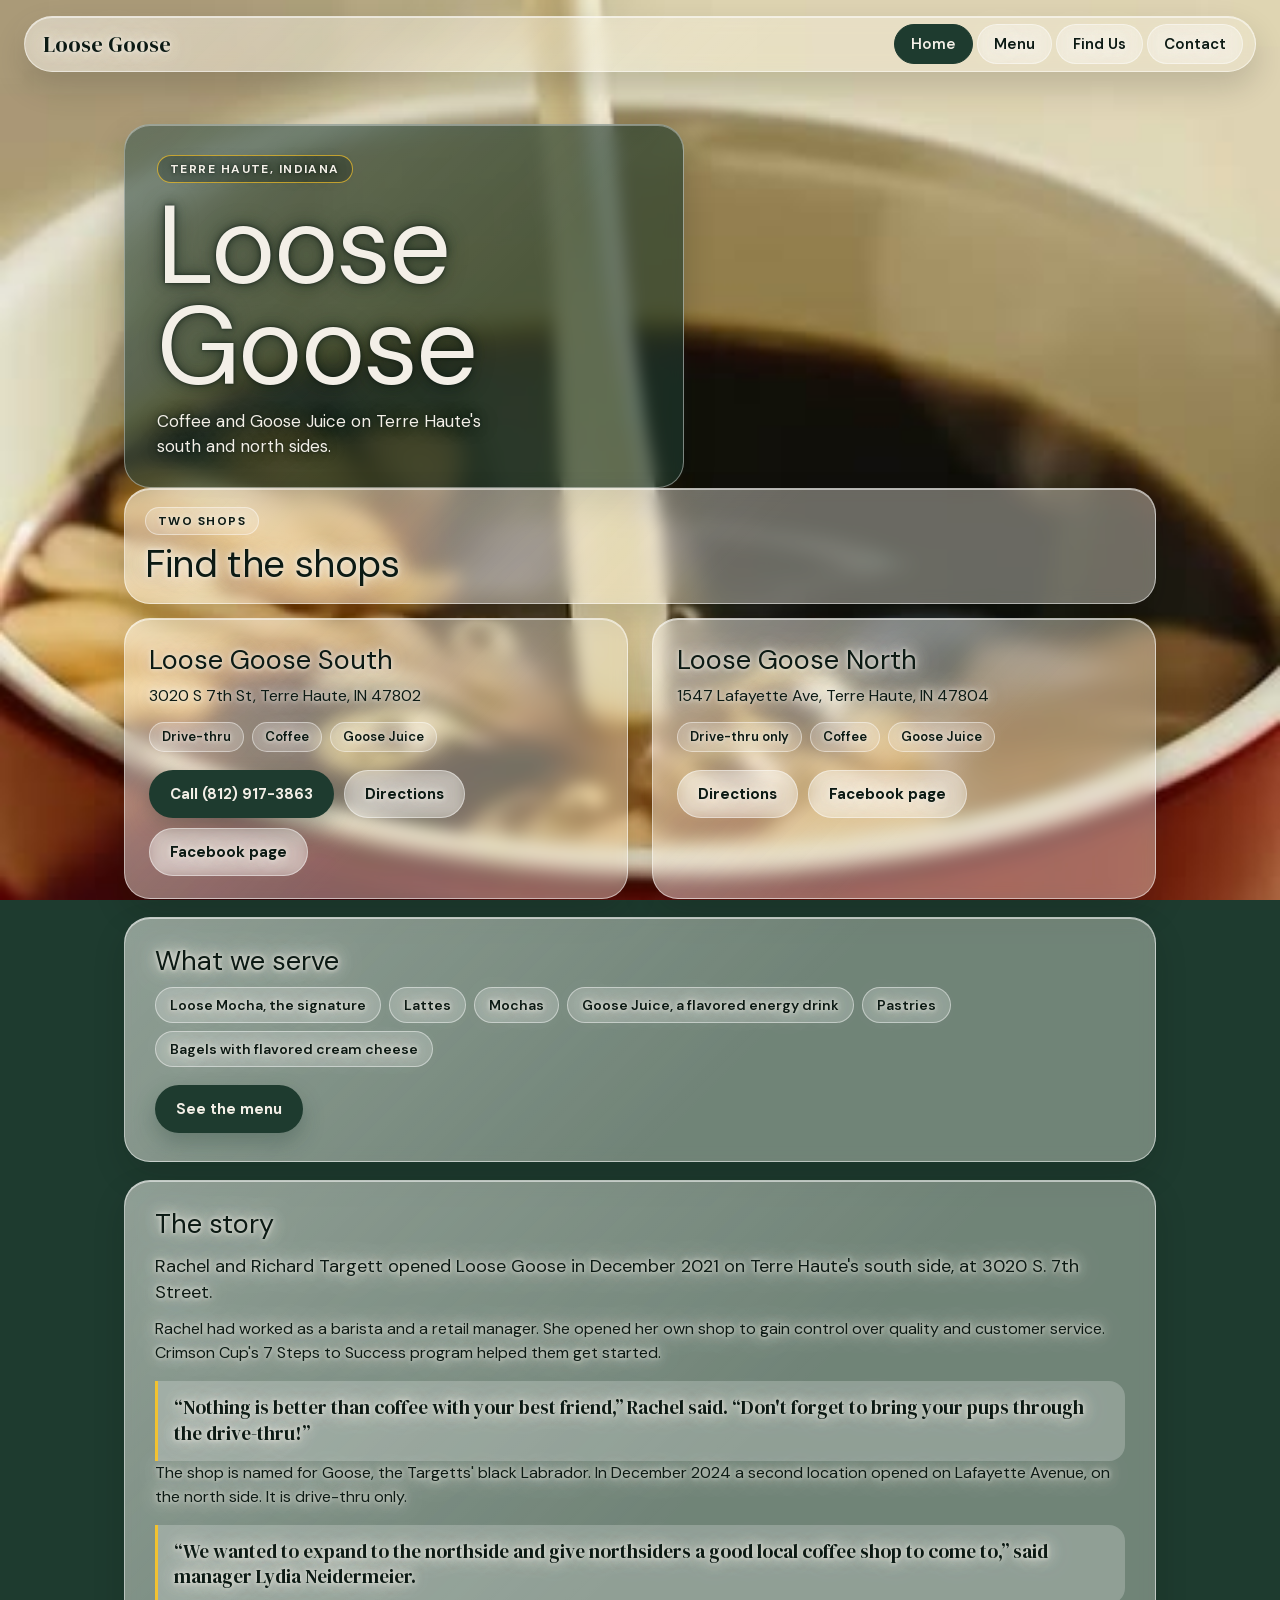
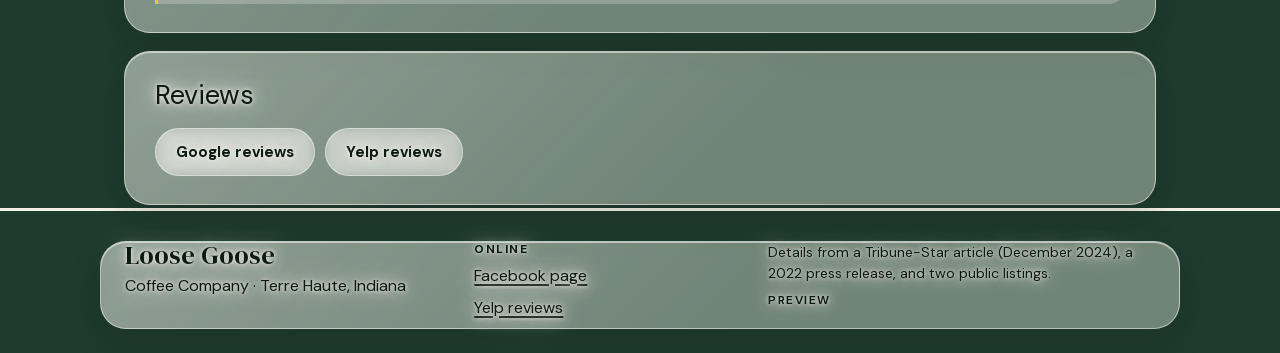
==== commit eb33d776: "Full-page video layer, scroll mapping across the page, glass with halo text, remove unverified hours" ====
--- a/index.html
+++ b/index.html
@@ -4,16 +4,23 @@
   <meta charset="utf-8">
   <meta name="viewport" content="width=device-width, initial-scale=1, viewport-fit=cover">
   <meta name="robots" content="noindex, nofollow">
-  <meta name="theme-color" content="#F3EFE7">
+  <meta name="theme-color" content="#1E3B2F">
   <title>Loose Goose · Terre Haute</title>
   <meta name="description" content="Loose Goose Coffee Company in Terre Haute, Indiana: coffee, Goose Juice, and two shops.">
   <link rel="icon" href="data:,">
-  <link rel="preload" href="fonts/dm-sans-latin.woff2?v=20261011j" as="font" type="font/woff2" crossorigin>
-  <link rel="preload" href="fonts/dm-serif-display-latin.woff2?v=20261011j" as="font" type="font/woff2" crossorigin>
-  <link rel="stylesheet" href="css/site.css?v=20261011j">
+  <link rel="preload" href="fonts/dm-sans-latin.woff2?v=20261011l" as="font" type="font/woff2" crossorigin>
+  <link rel="preload" href="fonts/dm-serif-display-latin.woff2?v=20261011l" as="font" type="font/woff2" crossorigin>
+  <link rel="stylesheet" href="css/site.css?v=20261011l">
 </head>
 <body>
   <a class="skip-link" href="#main">Skip to content</a>
+
+  <div class="video-bg" aria-hidden="true">
+    <div class="hero-poster"></div>
+    <video class="hero-video" data-hero-video muted playsinline preload="auto" poster="media/coffee-milk-poster.jpg?v=20261011i">
+                  <source src="media/coffee-milk.mp4?v=20261011i" type="video/mp4">
+                </video>
+  </div>
 
   <header class="top">
     <nav class="pill-nav glass" aria-label="Main">
@@ -34,27 +41,19 @@
   <main id="main" tabindex="-1">
     <section class="page" data-page="home" aria-labelledby="home-title">
       <div class="scrub" data-scrub>
-        <div class="scrub-stage">
-          <div class="hero-media" aria-hidden="true">
-            <div class="hero-poster"></div>
-            <video class="hero-video" data-hero-video muted playsinline preload="auto" poster="media/coffee-milk-poster.jpg?v=20261011i">
-                          <source src="media/coffee-milk.mp4?v=20261011i" type="video/mp4">
-                        </video>
+        <div class="wrap hero-copy">
+          <div class="hero-panel glass-dark">
+            <p class="tag tag-light">Terre Haute, Indiana</p>
+            <h1 id="home-title">Loose Goose</h1>
+            <p class="intro">Coffee and Goose Juice on Terre Haute's south and north sides.</p>
+            <p class="hero-actions"><button class="btn btn-glass hero-play" type="button" data-hero-play hidden>Play video</button></p>
           </div>
-          <div class="wrap hero-copy">
-            <div class="hero-panel glass-dark">
-              <p class="tag tag-light">Terre Haute, Indiana</p>
-              <h1 id="home-title">Loose Goose</h1>
-              <p class="intro">Coffee and Goose Juice on Terre Haute's south and north sides.</p>
-              <p class="hero-actions"><button class="btn btn-glass hero-play" type="button" data-hero-play hidden>Play video</button></p>
-            </div>
-          </div>
-          <div class="wrap hero-first" data-shops-first></div>
         </div>
+        <div class="wrap hero-first" data-shops-first></div>
       </div>
 
       <div class="wrap home-body">
-        <div class="section-head reveal">
+        <div class="section-head glass reveal">
           <p class="tag">Two shops</p>
           <h2>Find the shops</h2>
         </div>
@@ -86,31 +85,37 @@
     </section>
 
     <section class="page" data-page="menu" aria-labelledby="menu-title" hidden>
-      <div class="wrap page-head reveal">
-        <p class="tag">Menu</p>
-        <h1 id="menu-title">What we serve</h1>
-        <p class="intro">Coffee drinks, Goose Juice, pastries and bagels.</p>
+      <div class="wrap page-body">
+        <div class="page-head glass reveal">
+          <p class="tag">Menu</p>
+          <h1 id="menu-title">What we serve</h1>
+          <p class="intro">Coffee drinks, Goose Juice, pastries and bagels.</p>
+        </div>
+        <div data-menu-list></div>
+        <p class="source-note">Items from a Tribune-Star article, December 2024.</p>
       </div>
-      <div class="wrap page-body" data-menu-list></div>
-      <div class="wrap"><p class="source-note">Items from a Tribune-Star article, December 2024.</p></div>
     </section>
 
     <section class="page" data-page="find-us" aria-labelledby="find-title" hidden>
-      <div class="wrap page-head reveal">
-        <p class="tag">Two shops</p>
-        <h1 id="find-title">Find us</h1>
-        <p class="intro">South on 7th Street, north on Lafayette Avenue.</p>
+      <div class="wrap page-body">
+        <div class="page-head glass reveal">
+          <p class="tag">Two shops</p>
+          <h1 id="find-title">Find us</h1>
+          <p class="intro">South on 7th Street, north on Lafayette Avenue.</p>
+        </div>
+        <div data-find-list></div>
       </div>
-      <div class="wrap page-body" data-find-list></div>
     </section>
 
     <section class="page" data-page="contact" aria-labelledby="contact-title" hidden>
-      <div class="wrap page-head reveal">
-        <p class="tag">Contact</p>
-        <h1 id="contact-title">Say hello</h1>
-        <p class="intro">Call the South shop, or find both shops on Facebook and Yelp.</p>
+      <div class="wrap page-body">
+        <div class="page-head glass reveal">
+          <p class="tag">Contact</p>
+          <h1 id="contact-title">Say hello</h1>
+          <p class="intro">Call the South shop, or find both shops on Facebook and Yelp.</p>
+        </div>
+        <div data-contact-list></div>
       </div>
-      <div class="wrap page-body" data-contact-list></div>
     </section>
   </main>
 
@@ -141,7 +146,7 @@
   </nav>
 
   <noscript><p class="wrap">This page needs JavaScript to show the shops.</p></noscript>
-  <script src="js/data.js?v=20261011j"></script>
-  <script src="js/app.js?v=20261011j" defer></script>
+  <script src="js/data.js?v=20261011l"></script>
+  <script src="js/app.js?v=20261011l" defer></script>
 </body>
 </html>
--- a/css/site.css
+++ b/css/site.css
@@ -1,24 +1,25 @@
 @font-face {
   font-family: "DM Serif Display";
-  src: url("../fonts/dm-serif-display-latin.woff2?v=20261011j") format("woff2");
+  src: url("../fonts/dm-serif-display-latin.woff2?v=20261011l") format("woff2");
   font-weight: 400; font-style: normal; font-display: swap;
 }
 @font-face {
   font-family: "DM Sans";
-  src: url("../fonts/dm-sans-latin.woff2?v=20261011j") format("woff2");
+  src: url("../fonts/dm-sans-latin.woff2?v=20261011l") format("woff2");
   font-weight: 400 700; font-style: normal; font-display: swap;
 }
 
 :root {
   --paper: #F3EFE7;
   --forest: #1E3B2F;
+  --forest-ink: #0C1A14;
   --yellow: #F2C230;
-  --brick: #A5432B;
-  --ink: #1B1B18;
-  --stone: #5E5A52;
-  --glass: rgba(243, 239, 231, 0.6);
-  --glass-edge: rgba(255, 255, 255, 0.55);
-  --glass-dark: rgba(30, 59, 47, 0.42);
+  --brick: #8E3620;
+  --ink: #0C1A14;
+  --stone: #3E3B35;
+  --glass-fill: rgba(243, 239, 231, 0.40);
+  --glass-edge: rgba(255, 255, 255, 0.5);
+  --pill-fill: rgba(255, 255, 255, 0.22);
   --serif: "DM Serif Display", Georgia, "Times New Roman", Times, serif;
   --sans: "DM Sans", system-ui, -apple-system, "Segoe UI", Roboto, "Helvetica Neue", Arial, sans-serif;
   --ease: cubic-bezier(0.2, 0.7, 0.2, 1);
@@ -26,20 +27,21 @@
 
 * { box-sizing: border-box; }
 [hidden] { display: none !important; }
-html { -webkit-text-size-adjust: 100%; scroll-behavior: auto; }
+html { -webkit-text-size-adjust: 100%; background: var(--forest); min-height: 100%; }
 body {
   margin: 0;
-  background: var(--paper);
+  background: transparent;
   color: var(--ink);
   font: 400 16px/1.5 var(--sans);
   overflow-wrap: anywhere;
   padding-bottom: 120px;
-}
-a { color: var(--forest); text-decoration-thickness: 1.5px; text-underline-offset: 3px; }
-h1, h2, h3 { margin: 0; color: var(--forest); font-weight: 400; }
+  min-height: 100vh;
+}
+a { color: var(--forest-ink); text-decoration-thickness: 1.5px; text-underline-offset: 3px; }
+h1, h2, h3 { margin: 0; color: var(--forest-ink); font-weight: 400; }
 p { margin: 0; }
 ul.plain { list-style: none; margin: 0; padding: 0; }
-:focus-visible { outline: 3px solid var(--ink); outline-offset: 3px; }
+:focus-visible { outline: 3px solid var(--paper); outline-offset: 3px; }
 .skip-link {
   position: absolute; left: 12px; top: -60px; z-index: 60;
   background: var(--forest); color: var(--paper); padding: 10px 14px; border-radius: 999px;
@@ -49,30 +51,54 @@
   position: absolute; width: 1px; height: 1px; padding: 0; margin: -1px;
   overflow: hidden; clip: rect(0, 0, 0, 0); white-space: nowrap; border: 0;
 }
-.wrap { max-width: 1080px; margin: 0 auto; padding: 0 16px; }
-
-/* Glass */
+.wrap { max-width: 1080px; margin: 0 auto; padding: 0 16px; position: relative; z-index: 2; }
+
+/* Full-screen video layer: fixed behind every section, so no page color shows */
+.video-bg {
+  position: fixed; inset: 0; z-index: 0; overflow: hidden; background: var(--forest);
+}
+.hero-poster, .hero-video {
+  position: absolute; inset: 0; width: 100%; height: 100%; object-fit: cover;
+}
+.hero-poster { background: var(--forest) url("../media/coffee-milk-poster.jpg?v=20261011i") center / cover no-repeat; }
+
+/* Text halos keep ink readable over bright and dark video frames */
+:root {
+  --halo-light: 0 0 4px rgba(243, 239, 231, 1), 0 0 14px rgba(243, 239, 231, 0.98), 0 0 28px rgba(243, 239, 231, 0.85);
+  --halo-dark: 0 0 3px rgba(12, 26, 20, 0.7), 0 0 10px rgba(12, 26, 20, 0.6), 0 0 22px rgba(12, 26, 20, 0.45);
+}
+.glass h1, .glass h2, .glass h3, .glass p, .glass li, .glass blockquote, .glass .brand,
+.glass .tag, .glass .pill:not(.is-active), .glass .btn-glass, .glass .status,
+.glass .bb-btn:not(.bb-call) {
+  text-shadow: var(--halo-light);
+}
+.glass-dark h1, .glass-dark p, .glass-dark .tag, .glass-dark .intro {
+  text-shadow: var(--halo-dark);
+}
+.glass .btn-primary, .glass .pill.is-active, .glass .bb-call, .glass-dark .btn { text-shadow: none; }
+
+/* Glass: low fill, thin light edge, soft highlight, light blur */
 .glass {
-  background-color: var(--glass);
-  background-image: linear-gradient(135deg, rgba(255, 255, 255, 0.38), rgba(255, 255, 255, 0.04) 60%);
-  -webkit-backdrop-filter: blur(18px) saturate(140%);
-  backdrop-filter: blur(18px) saturate(140%);
+  background-color: var(--glass-fill);
+  background-image: linear-gradient(135deg, rgba(255, 255, 255, 0.22), rgba(255, 255, 255, 0) 60%);
+  -webkit-backdrop-filter: blur(8px) saturate(120%);
+  backdrop-filter: blur(8px) saturate(120%);
   border: 1px solid var(--glass-edge);
-  box-shadow: inset 0 1px 0 rgba(255, 255, 255, 0.7), 0 18px 40px rgba(27, 27, 24, 0.14);
-  border-radius: 28px;
+  box-shadow: inset 0 1px 0 rgba(255, 255, 255, 0.55), 0 14px 32px rgba(10, 20, 15, 0.16);
+  border-radius: 26px;
 }
 .glass-dark {
-  background-color: var(--glass-dark);
-  background-image: linear-gradient(135deg, rgba(255, 255, 255, 0.18), rgba(255, 255, 255, 0.02) 60%);
-  -webkit-backdrop-filter: blur(16px) saturate(130%);
-  backdrop-filter: blur(16px) saturate(130%);
-  border: 1px solid rgba(255, 255, 255, 0.28);
-  box-shadow: inset 0 1px 0 rgba(255, 255, 255, 0.35), 0 18px 40px rgba(10, 20, 15, 0.22);
-  border-radius: 28px;
+  background-color: rgba(30, 59, 47, 0.64);
+  background-image: linear-gradient(135deg, rgba(255, 255, 255, 0.14), rgba(255, 255, 255, 0) 60%);
+  -webkit-backdrop-filter: blur(8px) saturate(120%);
+  backdrop-filter: blur(8px) saturate(120%);
+  border: 1px solid rgba(255, 255, 255, 0.4);
+  box-shadow: inset 0 1px 0 rgba(255, 255, 255, 0.35), 0 14px 32px rgba(10, 20, 15, 0.2);
+  border-radius: 26px;
 }
 @supports not ((backdrop-filter: blur(1px)) or (-webkit-backdrop-filter: blur(1px))) {
-  .glass { background-color: rgba(243, 239, 231, 0.94); }
-  .glass-dark { background-color: rgba(30, 59, 47, 0.9); }
+  .glass { background-color: rgba(243, 239, 231, 0.9); }
+  .glass-dark { background-color: rgba(30, 59, 47, 0.92); }
 }
 
 /* Pill navigation */
@@ -81,11 +107,12 @@
   position: relative; display: flex; align-items: center; justify-content: space-between;
   min-height: 56px; padding: 6px 6px 6px 18px; border-radius: 999px;
 }
-.brand { font-family: var(--serif); font-size: 22px; line-height: 1; color: var(--forest); text-decoration: none; }
+.brand { font-family: var(--serif); font-size: 22px; line-height: 1; color: var(--forest-ink); text-decoration: none; }
 .pill {
   display: inline-flex; align-items: center; justify-content: center; min-height: 40px;
-  padding: 0 16px; border-radius: 999px; font: 600 15px/1 var(--sans); color: var(--forest);
-  text-decoration: none; border: 1px solid rgba(30, 59, 47, 0.22); background: rgba(255, 255, 255, 0.36);
+  padding: 0 16px; border-radius: 999px; font: 600 15px/1 var(--sans); color: var(--forest-ink);
+  text-decoration: none; border: 1px solid rgba(255, 255, 255, 0.45); background: var(--pill-fill);
+  -webkit-backdrop-filter: blur(6px); backdrop-filter: blur(6px);
   cursor: pointer; transition: transform 0.18s var(--ease), background-color 0.18s var(--ease);
 }
 .pill:active { transform: scale(0.96); }
@@ -100,50 +127,33 @@
 .pill-links.open { display: flex; }
 .pill-links .pill { width: 100%; justify-content: flex-start; min-height: 48px; padding: 0 18px; font-size: 16px; }
 .pill-links::before {
-  content: ""; position: absolute; inset: 0; z-index: -1; border-radius: 28px;
-  background: rgba(243, 239, 231, 0.82);
-  -webkit-backdrop-filter: blur(20px) saturate(140%); backdrop-filter: blur(20px) saturate(140%);
-  border: 1px solid var(--glass-edge); box-shadow: 0 18px 40px rgba(27, 27, 24, 0.16);
-}
-
-/* Scroll-linked hero: timing and video rules are unchanged */
-.scrub { position: relative; height: 300vh; height: 300svh; }
-.scrub-stage {
-  position: sticky; top: 0; height: 100vh; height: 100svh; overflow: hidden;
-  background: var(--forest); color: var(--paper);
-}
-.scrub.is-static { height: auto; }
-.scrub.is-static .scrub-stage { position: relative; }
-.hero-media { position: absolute; inset: 0; z-index: 0; }
-.hero-poster, .hero-video {
-  position: absolute; inset: 0; width: 100%; height: 100%; object-fit: cover;
-}
-.hero-poster { background: var(--forest) url("../media/coffee-milk-poster.jpg?v=20261011i") center / cover no-repeat; }
-.scrub-stage::after {
-  content: ""; position: absolute; inset: 0; z-index: 1;
-  background: linear-gradient(to bottom, rgba(30, 59, 47, 0.5) 0%, rgba(30, 59, 47, 0.14) 34%, rgba(30, 59, 47, 0) 58%);
-}
+  content: ""; position: absolute; inset: 0; z-index: -1; border-radius: 26px;
+  background: rgba(243, 239, 231, 0.7);
+  -webkit-backdrop-filter: blur(10px); backdrop-filter: blur(10px);
+  border: 1px solid var(--glass-edge); box-shadow: 0 14px 32px rgba(10, 20, 15, 0.16);
+}
+
+/* Hero: title panel and first shop card sit over the video */
 .hero-copy { position: relative; z-index: 2; width: 100%; padding-top: 88px; }
 .hero-panel { padding: 22px 22px 20px; max-width: 560px; }
 .hero-panel h1 {
   color: var(--paper); font-size: clamp(54px, 15vw, 84px); line-height: 0.92; letter-spacing: -0.02em;
   margin-top: 12px;
 }
-.hero-panel .intro { color: rgba(243, 239, 231, 0.92); margin-top: 12px; font-size: 17px; line-height: 1.45; max-width: 30ch; }
+.hero-panel .intro { color: var(--paper); margin-top: 12px; font-size: 17px; line-height: 1.45; max-width: 30ch; }
 .hero-actions { display: none; }
 .scrub.is-static .hero-actions { display: block; margin-top: 16px; }
 .hero-first { position: relative; z-index: 2; padding-top: 14px; }
-.hero-first .shop { background-color: rgba(243, 239, 231, 0.72); }
-
-/* Tags and tag pills */
+
+/* Tags and pills */
 .tag {
   display: inline-flex; align-items: center; min-height: 28px; padding: 0 12px; border-radius: 999px;
   font: 700 12px/1 var(--sans); letter-spacing: 0.12em; text-transform: uppercase;
-  color: var(--forest); background: rgba(255, 255, 255, 0.45); border: 1px solid rgba(30, 59, 47, 0.18);
-}
-.tag-light { color: var(--yellow); background: rgba(255, 255, 255, 0.1); border-color: rgba(242, 194, 48, 0.5); }
+  color: var(--forest-ink); background: var(--pill-fill); border: 1px solid rgba(255, 255, 255, 0.45);
+}
+.tag-light { color: var(--paper); background: rgba(12, 26, 20, 0.28); border-color: rgba(242, 194, 48, 0.75); }
 .pill-row { list-style: none; margin: 14px 0 0; padding: 0; display: flex; flex-wrap: wrap; gap: 8px; }
-.pill-row .tag { text-transform: none; letter-spacing: 0; font: 600 13px/1 var(--sans); min-height: 30px; }
+.pill-row .tag { text-transform: none; letter-spacing: 0; font: 600 13px/1 var(--sans); min-height: 30px; color: var(--ink); }
 .pill-row-menu .tag { min-height: 36px; padding: 0 14px; font-size: 14px; }
 
 /* Buttons */
@@ -156,68 +166,55 @@
 .btn:active { transform: scale(0.97); }
 .btn-primary { background: var(--forest); color: var(--paper); box-shadow: 0 10px 22px rgba(30, 59, 47, 0.28); }
 .btn-glass {
-  background: rgba(255, 255, 255, 0.4); color: var(--forest); border-color: rgba(30, 59, 47, 0.24);
-  -webkit-backdrop-filter: blur(12px); backdrop-filter: blur(12px);
-}
-.btn-glass:hover { background: rgba(255, 255, 255, 0.6); }
-.hero-play { color: var(--paper); border-color: rgba(243, 239, 231, 0.6); background: rgba(255, 255, 255, 0.12); }
+  background: var(--pill-fill); color: var(--forest-ink); border-color: rgba(255, 255, 255, 0.45);
+  -webkit-backdrop-filter: blur(6px); backdrop-filter: blur(6px);
+}
+.btn-glass:hover { background: rgba(255, 255, 255, 0.36); }
+.hero-play { color: var(--paper); border-color: rgba(243, 239, 231, 0.6); background: rgba(255, 255, 255, 0.1); }
 .actions { display: flex; flex-wrap: wrap; gap: 10px; margin-top: 18px; }
 .actions-row { margin-top: 18px; }
 
 /* Shop cards */
-.shops { position: relative; z-index: 3; display: grid; gap: 18px; margin-top: 16px; }
-.shop { position: relative; padding: 22px 20px 20px; }
-.shop-name { font-size: 28px; line-height: 1.08; color: var(--forest); }
+.shops { display: grid; gap: 18px; margin-top: 16px; }
+.shop { position: relative; padding: 20px 20px 18px; }
+.shop-name { font-size: 27px; line-height: 1.08; color: var(--forest-ink); }
 .shop-line { margin-top: 10px; color: var(--ink); font-size: 16px; }
-.status { display: flex; align-items: center; gap: 8px; margin-top: 10px; font: 600 14px/1.3 var(--sans); color: var(--stone); }
+.hours-line { margin-top: 6px; color: var(--ink); font-size: 14px; }
+.status { display: flex; align-items: center; gap: 8px; margin-top: 10px; font: 700 14px/1.3 var(--sans); color: var(--ink); }
 .status .dot { width: 8px; height: 8px; border-radius: 50%; background: var(--stone); flex: none; }
-.status.open { color: var(--forest); }
-.status.open .dot { background: var(--forest); box-shadow: 0 0 0 4px rgba(30, 59, 47, 0.14); }
+.status.open .dot { background: var(--forest); box-shadow: 0 0 0 4px rgba(30, 59, 47, 0.18); }
+.status.closed .dot { background: var(--brick); }
 .status.closed { color: var(--brick); }
-.status.closed .dot { background: var(--brick); }
-.hours-details { margin-top: 14px; }
-.hours-details summary { list-style: none; cursor: pointer; }
-.hours-details summary::-webkit-details-marker { display: none; }
-.hours-details summary.pill-sm {
-  display: inline-flex; align-items: center; min-height: 34px; padding: 0 14px; border-radius: 999px;
-  font: 600 13px/1 var(--sans); color: var(--forest); border: 1px solid rgba(30, 59, 47, 0.22); background: rgba(255, 255, 255, 0.4);
-}
-table.hours { width: 100%; border-collapse: collapse; margin-top: 10px; }
-.hours th, .hours td { text-align: left; padding: 9px 0; border-bottom: 1px solid rgba(27, 27, 24, 0.12); font-size: 15px; }
-.hours td { text-align: right; font-variant-numeric: tabular-nums; }
-.hours tr.today th, .hours tr.today td { color: var(--forest); font-weight: 700; }
 
 /* Home blocks */
-.home-body { padding-top: 40px; padding-bottom: 24px; }
-.section-head { margin-bottom: 14px; }
-.section-head h2 { margin-top: 10px; font-size: clamp(30px, 6vw, 40px); line-height: 1.05; letter-spacing: -0.01em; }
-.block { margin-top: 18px; padding: 24px 22px; }
-.block-title { font-size: 28px; line-height: 1.1; }
-.block .lead { margin-top: 14px; font-size: 18px; line-height: 1.45; color: var(--forest); }
-.block p + p { margin-top: 12px; }
+.home-body { padding-top: 36px; padding-bottom: 24px; }
+.section-head { padding: 18px 20px; margin-bottom: 14px; }
+.section-head h2 { margin-top: 10px; font-size: clamp(28px, 6vw, 38px); line-height: 1.05; letter-spacing: -0.01em; }
+.block { margin-top: 18px; padding: 22px 20px; }
+.block-title { font-size: 27px; line-height: 1.1; }
+.block .lead { margin-top: 14px; font-size: 18px; line-height: 1.45; color: var(--forest-ink); }
+.block p + p { margin-top: 12px; color: var(--ink); }
 .quote {
   margin: 16px 0 0; padding: 14px 16px; border-left: 3px solid var(--yellow); border-radius: 0 16px 16px 0;
-  font-family: var(--serif); font-size: 19px; line-height: 1.35; color: var(--forest); background: rgba(255, 255, 255, 0.28);
+  font-family: var(--serif); font-size: 19px; line-height: 1.35; color: var(--forest-ink); background: var(--pill-fill);
 }
 .menu-compact { margin-top: 12px; }
 .menu-compact .pill-row { margin-top: 10px; }
-.source-note { margin-top: 16px; font-size: 13px; color: var(--stone); padding: 0 20px; }
-.page-head { padding-top: 96px; margin-bottom: 8px; }
-.page-head h1 { margin-top: 12px; font-size: clamp(48px, 13vw, 72px); line-height: 0.95; }
+.source-note { margin-top: 16px; font-size: 13px; color: var(--ink); padding: 0 20px; }
+.page-body { margin-top: 84px; display: grid; gap: 18px; }
+.page-head { padding: 20px 22px; }
+.page-head h1 { margin-top: 12px; font-size: clamp(44px, 12vw, 64px); line-height: 0.95; }
 .page-head .intro { margin-top: 12px; color: var(--ink); font-size: 17px; max-width: 34ch; }
-.page-body { margin-top: 18px; display: grid; gap: 18px; }
-.find-grid { display: grid; gap: 18px; }
 .page-body .block { margin-top: 0; }
-.page-body:empty { display: none; }
 
 /* Footer */
-.site-footer { margin-top: 36px; padding: 0 16px 24px; }
+.site-footer { position: relative; z-index: 2; margin-top: 36px; padding: 0 16px 24px; }
 .footer-card { max-width: 1080px; margin: 0 auto; padding: 22px 20px; display: grid; gap: 18px; }
-.foot-name { font-family: var(--serif); font-size: 26px; line-height: 1; color: var(--forest); margin-bottom: 6px; }
-.foot-h { font: 700 12px/1.2 var(--sans); letter-spacing: 0.12em; text-transform: uppercase; color: var(--stone); margin-bottom: 8px; }
+.foot-name { font-family: var(--serif); font-size: 26px; line-height: 1; color: var(--forest-ink); margin-bottom: 6px; }
+.foot-h { font: 700 12px/1.2 var(--sans); letter-spacing: 0.12em; text-transform: uppercase; color: var(--ink); margin-bottom: 8px; }
 .footer-card li { margin-bottom: 8px; }
-.foot-source { font-size: 14px; color: var(--stone); }
-.preview-note { margin-top: 10px; font: 600 12px/1 var(--sans); letter-spacing: 0.12em; text-transform: uppercase; color: var(--stone); }
+.foot-source { font-size: 14px; color: var(--ink); }
+.preview-note { margin-top: 10px; font: 600 12px/1 var(--sans); letter-spacing: 0.12em; text-transform: uppercase; color: var(--ink); }
 
 /* Bottom bar (phones): floating glass pill that appears after scrolling */
 .bottom-bar {
@@ -230,12 +227,12 @@
 .bottom-bar.is-shown { transform: translateY(0); }
 .bb-btn {
   min-height: 52px; display: flex; flex-direction: column; align-items: center; justify-content: center;
-  border-radius: 999px; font: 700 15px/1.1 var(--sans); text-decoration: none; color: var(--forest);
-  background: rgba(255, 255, 255, 0.4); text-align: center; transition: transform 0.18s var(--ease);
+  border-radius: 999px; font: 700 15px/1.1 var(--sans); text-decoration: none; color: var(--forest-ink);
+  background: var(--pill-fill); text-align: center; transition: transform 0.18s var(--ease);
 }
 .bb-btn:active { transform: scale(0.96); }
 .bb-call { background: var(--forest); color: var(--paper); }
-.bb-map { background: rgba(242, 194, 48, 0.9); color: var(--ink); }
+.bb-map { background: rgba(242, 194, 48, 0.85); color: var(--ink); }
 .bb-sub { font: 500 11px/1.2 var(--sans); opacity: 0.85; }
 
 /* Reveal on scroll */
@@ -247,6 +244,31 @@
 @media (prefers-reduced-motion: reduce) {
   *, *::before, *::after { transition: none !important; animation: none !important; scroll-behavior: auto !important; }
   .reveal { opacity: 1; transform: none; }
+}
+
+/* Short landscape screens (under 500 px tall): compact, no empty band */
+@media (max-height: 500px) {
+  .top { top: 8px; left: 8px; right: 8px; }
+  .pill-nav { min-height: 44px; padding: 4px 4px 4px 14px; }
+  .brand { font-size: 19px; }
+  .pill { min-height: 34px; font-size: 14px; padding: 0 12px; }
+  .pill-menu { min-height: 36px; }
+  .hero-copy { padding-top: 66px; }
+  .hero-panel { padding: 14px 18px; max-width: 420px; }
+  .hero-panel h1 { font-size: clamp(40px, 9vw, 60px); margin-top: 6px; }
+  .hero-panel .intro { font-size: 14px; margin-top: 6px; }
+  .tag { min-height: 24px; font-size: 11px; }
+  .shop { padding: 14px 16px; }
+  .shop-name { font-size: 22px; }
+  .shop-line, .hours-line { font-size: 14px; margin-top: 6px; }
+  .actions { margin-top: 12px; }
+  .btn { min-height: 40px; font-size: 14px; }
+  .home-body { padding-top: 16px; }
+  .block { padding: 16px 18px; }
+  .block-title { font-size: 22px; }
+  .section-head { padding: 12px 16px; }
+  .page-body { margin-top: 66px; }
+  body { padding-bottom: 0; }
 }
 
 /* Phones and up */
@@ -265,13 +287,11 @@
   .hero-panel h1 { font-size: clamp(72px, 9vw, 110px); }
   .hero-first { display: none; }
   .shops { grid-template-columns: 1fr 1fr; gap: 24px; margin-top: 0; }
-  .shop { padding: 28px 26px 24px; }
+  .shop { padding: 26px 24px 22px; }
+  .shop { transition: transform 0.4s var(--ease); }
   .shop:hover { transform: translateY(-4px); }
-  .shop { transition: transform 0.4s var(--ease); }
-  .find-grid { grid-template-columns: 1fr 1fr; }
+  .block { padding: 28px 30px; }
+  .bottom-bar { display: none; }
+  .page-body { margin-top: 130px; }
   .footer-card { grid-template-columns: 1.2fr 1fr 1.4fr; }
-  .bottom-bar { display: none; }
-  .block { padding: 30px 30px; }
-  .home-body .block:first-of-type { margin-top: 28px; }
-  .page-head { padding-top: 130px; }
-}
+}
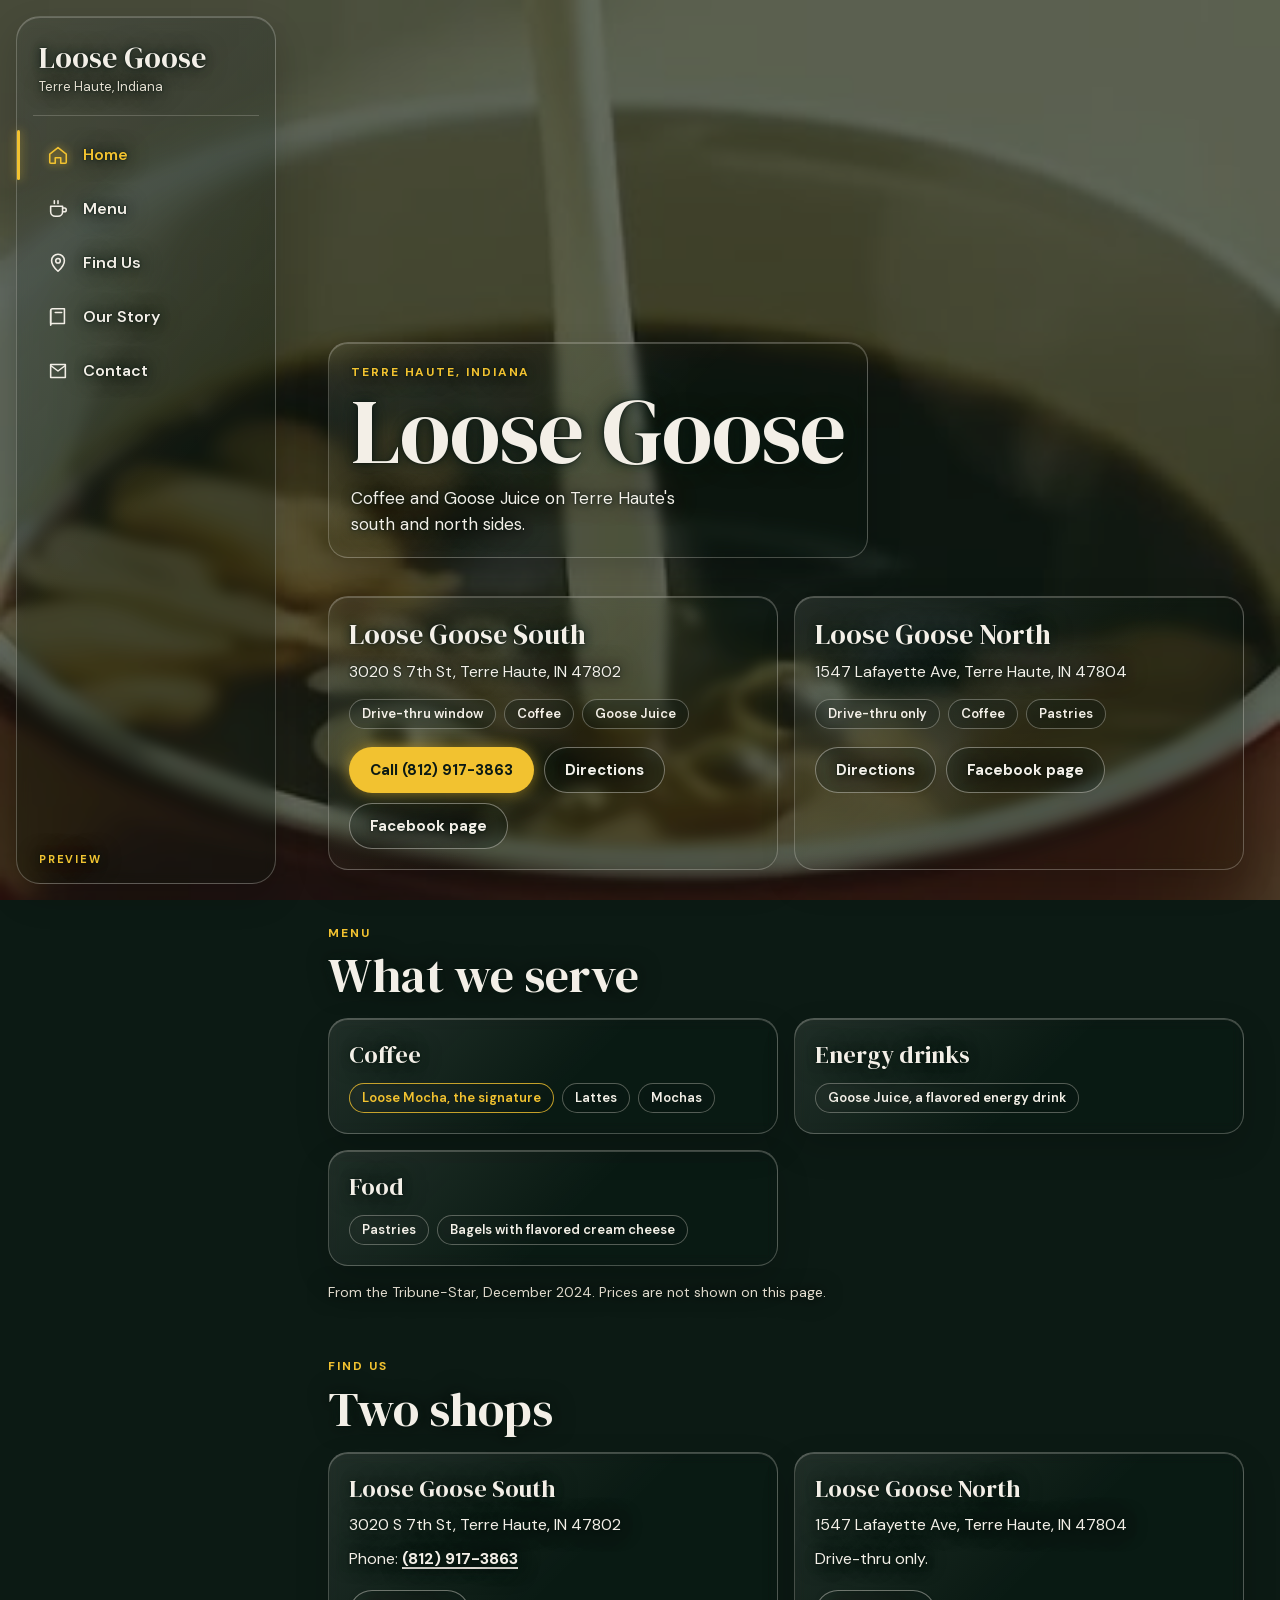
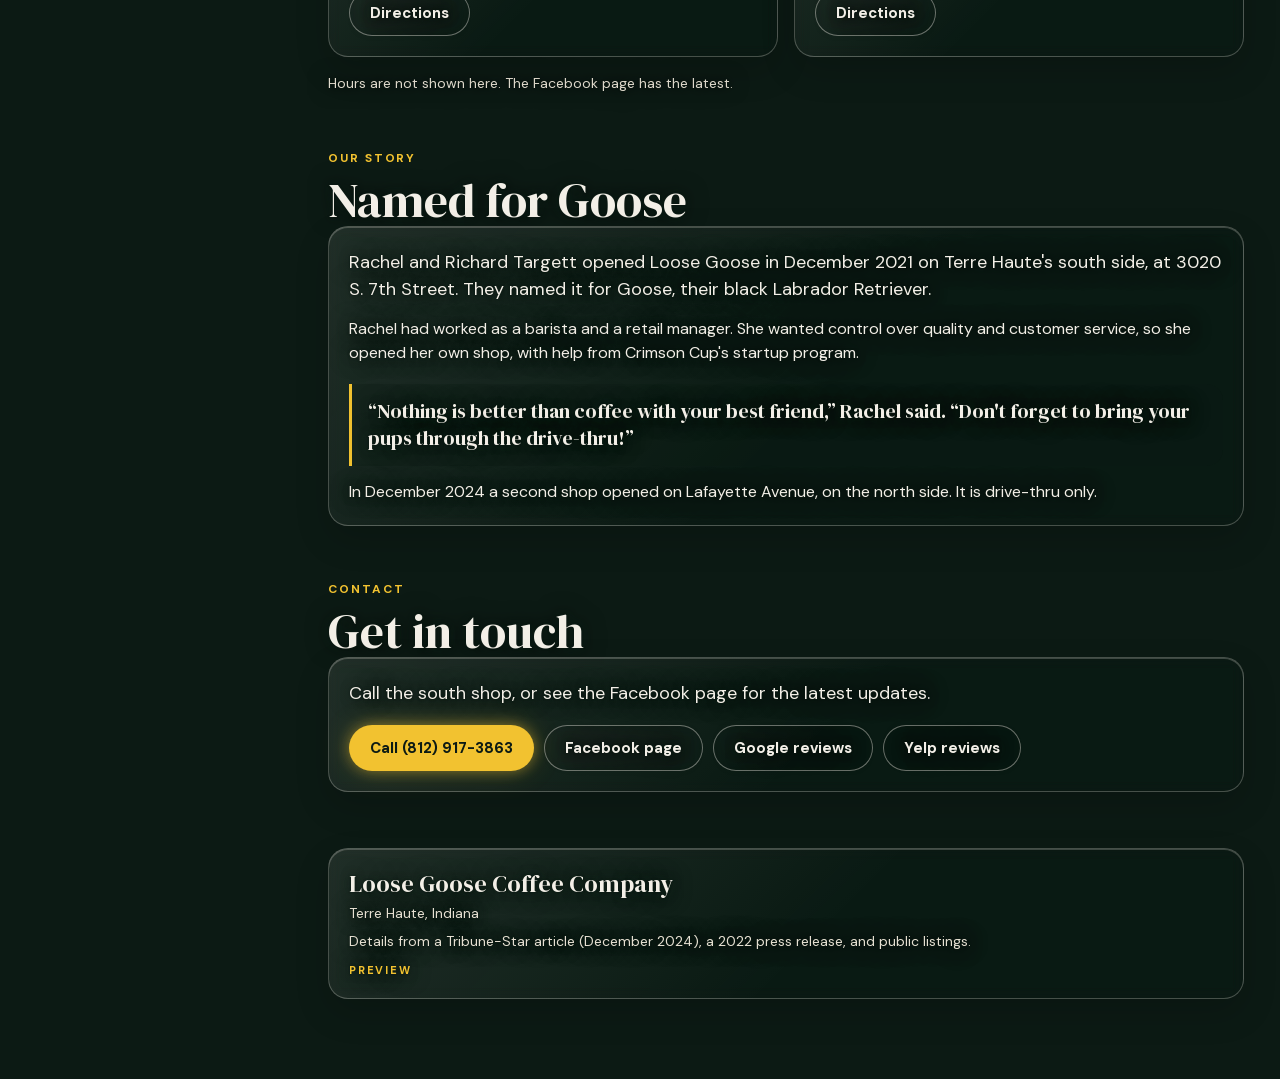
==== commit 76c33028: "Neon sidebar design: desktop sidebar, phone drawer, landscape rail; scrim, glass, halo text; verifie" ====
--- a/index.html
+++ b/index.html
@@ -4,149 +4,194 @@
   <meta charset="utf-8">
   <meta name="viewport" content="width=device-width, initial-scale=1, viewport-fit=cover">
   <meta name="robots" content="noindex, nofollow">
-  <meta name="theme-color" content="#1E3B2F">
+  <meta name="theme-color" content="#0C1A14">
   <title>Loose Goose · Terre Haute</title>
   <meta name="description" content="Loose Goose Coffee Company in Terre Haute, Indiana: coffee, Goose Juice, and two shops.">
   <link rel="icon" href="data:,">
-  <link rel="preload" href="fonts/dm-sans-latin.woff2?v=20261011l" as="font" type="font/woff2" crossorigin>
-  <link rel="preload" href="fonts/dm-serif-display-latin.woff2?v=20261011l" as="font" type="font/woff2" crossorigin>
-  <link rel="stylesheet" href="css/site.css?v=20261011l">
+  <link rel="preload" href="fonts/dm-sans-latin.woff2?v=20261011n" as="font" type="font/woff2" crossorigin>
+  <link rel="preload" href="fonts/dm-serif-display-latin.woff2?v=20261011n" as="font" type="font/woff2" crossorigin>
+  <link rel="stylesheet" href="css/site.css?v=20261011n">
 </head>
 <body>
   <a class="skip-link" href="#main">Skip to content</a>
 
   <div class="video-bg" aria-hidden="true">
     <div class="hero-poster"></div>
-    <video class="hero-video" data-hero-video muted playsinline preload="auto" poster="media/coffee-milk-poster.jpg?v=20261011i">
-                  <source src="media/coffee-milk.mp4?v=20261011i" type="video/mp4">
-                </video>
+    <video class="hero-video" data-hero-video muted playsinline preload="auto" poster="media/coffee-milk-poster.jpg?v=20261011n">
+      <source src="media/coffee-milk.mp4?v=20261011m" type="video/mp4">
+    </video>
   </div>
 
-  <header class="top">
-    <nav class="pill-nav glass" aria-label="Main">
-      <a class="brand" href="#/" aria-label="Loose Goose home">Loose Goose</a>
-      <div id="site-nav" class="pill-links" data-nav>
-        <a class="pill" href="#/" data-link="home">Home</a>
-        <a class="pill" href="#/menu" data-link="menu">Menu</a>
-        <a class="pill" href="#/find-us" data-link="find-us">Find Us</a>
-        <a class="pill" href="#/contact" data-link="contact">Contact</a>
+  <header class="topbar">
+    <a class="brand-mini" href="#home">Loose Goose</a>
+    <button class="icon-btn" type="button" aria-expanded="false" aria-controls="site-nav" aria-label="Open navigation" data-nav-open>
+      <svg viewBox="0 0 24 24" aria-hidden="true"><path d="M4 7h16M4 12h16M4 17h16"/></svg>
+    </button>
+  </header>
+  <div class="scrim" data-scrim aria-hidden="true"></div>
+
+  <nav id="site-nav" class="nav glass" aria-label="Main" data-nav>
+    <div class="nav-head">
+      <a class="brand" href="#home">Loose Goose</a>
+      <p class="brand-sub">Terre Haute, Indiana</p>
+      <button class="icon-btn expand-btn" type="button" aria-expanded="false" aria-controls="site-nav" aria-label="Expand navigation" data-nav-expand>
+        <svg viewBox="0 0 24 24" aria-hidden="true"><path d="M9 6l6 6-6 6"/></svg>
+      </button>
+    </div>
+    <div class="nav-list" data-nav-list>
+      <span class="nav-indicator" data-indicator aria-hidden="true"></span>
+      <a class="nav-item" href="#home" style="--i:0" data-nav-link>
+        <svg viewBox="0 0 24 24" aria-hidden="true"><path d="M3 11l9-7 9 7v9a1 1 0 0 1-1 1h-5v-6H9v6H4a1 1 0 0 1-1-1z"/></svg>
+        <span class="nav-label">Home</span>
+      </a>
+      <a class="nav-item" href="#menu" style="--i:1" data-nav-link>
+        <svg viewBox="0 0 24 24" aria-hidden="true"><path d="M4 9h13v6a5 5 0 0 1-5 5H9a5 5 0 0 1-5-5z"/><path d="M17 11h2a2 2 0 0 1 0 4h-2"/><path d="M8 3v3M12 3v3"/></svg>
+        <span class="nav-label">Menu</span>
+      </a>
+      <a class="nav-item" href="#find-us" style="--i:2" data-nav-link>
+        <svg viewBox="0 0 24 24" aria-hidden="true"><path d="M12 21s7-6.2 7-11.5A7 7 0 0 0 5 9.5C5 14.8 12 21 12 21z"/><circle cx="12" cy="9.5" r="2.5"/></svg>
+        <span class="nav-label">Find Us</span>
+      </a>
+      <a class="nav-item" href="#our-story" style="--i:3" data-nav-link>
+        <svg viewBox="0 0 24 24" aria-hidden="true"><path d="M4 5a2 2 0 0 1 2-2h13v16H6a2 2 0 0 0-2 2z"/><path d="M4 19V5M9 7h7"/></svg>
+        <span class="nav-label">Our Story</span>
+      </a>
+      <a class="nav-item" href="#contact" style="--i:4" data-nav-link>
+        <svg viewBox="0 0 24 24" aria-hidden="true"><path d="M4 5h16v14H4z"/><path d="M4 6l8 6 8-6"/></svg>
+        <span class="nav-label">Contact</span>
+      </a>
+    </div>
+    <p class="nav-foot">Preview</p>
+  </nav>
+
+  <main id="main" class="page" tabindex="-1">
+    <section id="home" class="section hero" aria-labelledby="home-title">
+      <div class="scrub" data-scrub>
+        <div class="hero-copy glass">
+          <p class="eyebrow">Terre Haute, Indiana</p>
+          <h1 id="home-title">Loose Goose</h1>
+          <p class="lead">Coffee and Goose Juice on Terre Haute's south and north sides.</p>
+          <p class="hero-actions"><button class="btn btn-ghost hero-play" type="button" data-hero-play hidden>Play video</button></p>
+        </div>
       </div>
-      <button class="pill pill-menu" type="button" aria-expanded="false" aria-controls="site-nav" data-menu-btn>
-        <span class="bars" aria-hidden="true"><i></i><i></i><i></i></span>
-        <span data-menu-label>Menu</span>
-      </button>
-    </nav>
-  </header>
-
-  <main id="main" tabindex="-1">
-    <section class="page" data-page="home" aria-labelledby="home-title">
-      <div class="scrub" data-scrub>
-        <div class="wrap hero-copy">
-          <div class="hero-panel glass-dark">
-            <p class="tag tag-light">Terre Haute, Indiana</p>
-            <h1 id="home-title">Loose Goose</h1>
-            <p class="intro">Coffee and Goose Juice on Terre Haute's south and north sides.</p>
-            <p class="hero-actions"><button class="btn btn-glass hero-play" type="button" data-hero-play hidden>Play video</button></p>
+      <div class="shops">
+        <article class="shop glass reveal" aria-labelledby="south-name">
+          <h3 class="shop-name" id="south-name">Loose Goose South</h3>
+          <p class="shop-line">3020 S 7th St, Terre Haute, IN 47802</p>
+          <ul class="tags">
+            <li class="tag">Drive-thru window</li>
+            <li class="tag">Coffee</li>
+            <li class="tag">Goose Juice</li>
+          </ul>
+          <div class="actions">
+            <a class="btn btn-neon" href="tel:+18129173863">Call (812) 917-3863</a>
+            <a class="btn btn-ghost" href="https://www.google.com/maps/dir/?api=1&amp;destination=3020%20S%207th%20St%2C%20Terre%20Haute%2C%20IN%2047802" target="_blank" rel="noopener">Directions</a>
+            <a class="btn btn-ghost" href="https://www.facebook.com/Loose-Goose-Coffee-Company-101215739033765" target="_blank" rel="noopener">Facebook page</a>
           </div>
-        </div>
-        <div class="wrap hero-first" data-shops-first></div>
-      </div>
-
-      <div class="wrap home-body">
-        <div class="section-head glass reveal">
-          <p class="tag">Two shops</p>
-          <h2>Find the shops</h2>
-        </div>
-        <div class="shops" data-shops-after></div>
-
-        <section class="block glass reveal" aria-labelledby="home-menu-title">
-          <h2 id="home-menu-title" class="block-title">What we serve</h2>
-          <div class="menu-compact" data-featured></div>
-          <p class="actions-row"><a class="btn btn-primary" href="#/menu">See the menu</a></p>
-        </section>
-
-        <section class="block glass reveal" aria-labelledby="story-title">
-          <h2 id="story-title" class="block-title">The story</h2>
-          <p class="lead">Rachel and Richard Targett opened Loose Goose in December 2021 on Terre Haute's south side, at 3020 S. 7th Street.</p>
-          <p>Rachel had worked as a barista and a retail manager. She opened her own shop to gain control over quality and customer service. Crimson Cup's 7 Steps to Success program helped them get started.</p>
-          <blockquote class="quote">&ldquo;Nothing is better than coffee with your best friend,&rdquo; Rachel said. &ldquo;Don't forget to bring your pups through the drive-thru!&rdquo;</blockquote>
-          <p>The shop is named for Goose, the Targetts' black Labrador. In December 2024 a second location opened on Lafayette Avenue, on the north side. It is drive-thru only.</p>
-          <blockquote class="quote">&ldquo;We wanted to expand to the northside and give northsiders a good local coffee shop to come to,&rdquo; said manager Lydia Neidermeier.</blockquote>
-        </section>
-
-        <section class="block glass reveal" aria-labelledby="reviews-title">
-          <h2 id="reviews-title" class="block-title">Reviews</h2>
+        </article>
+        <article class="shop glass reveal" aria-labelledby="north-name">
+          <h3 class="shop-name" id="north-name">Loose Goose North</h3>
+          <p class="shop-line">1547 Lafayette Ave, Terre Haute, IN 47804</p>
+          <ul class="tags">
+            <li class="tag">Drive-thru only</li>
+            <li class="tag">Coffee</li>
+            <li class="tag">Pastries</li>
+          </ul>
           <div class="actions">
-            <a class="btn btn-glass" href="https://www.google.com/maps/search/?api=1&amp;query=Loose+Goose+Coffee+Company+Terre+Haute" target="_blank" rel="noopener">Google reviews</a>
-            <a class="btn btn-glass" href="https://www.yelp.com/biz/loose-goose-coffee-company-terre-haute" target="_blank" rel="noopener">Yelp reviews</a>
+            <a class="btn btn-ghost" href="https://www.google.com/maps/dir/?api=1&amp;destination=1547%20Lafayette%20Ave%2C%20Terre%20Haute%2C%20IN%2047804" target="_blank" rel="noopener">Directions</a>
+            <a class="btn btn-ghost" href="https://www.facebook.com/Loose-Goose-Coffee-Company-101215739033765" target="_blank" rel="noopener">Facebook page</a>
           </div>
-        </section>
+        </article>
       </div>
     </section>
 
-    <section class="page" data-page="menu" aria-labelledby="menu-title" hidden>
-      <div class="wrap page-body">
-        <div class="page-head glass reveal">
-          <p class="tag">Menu</p>
-          <h1 id="menu-title">What we serve</h1>
-          <p class="intro">Coffee drinks, Goose Juice, pastries and bagels.</p>
+    <section id="menu" class="section" aria-labelledby="menu-title">
+      <p class="eyebrow">Menu</p>
+      <h2 class="section-title" id="menu-title">What we serve</h2>
+      <div class="menu-grid">
+        <div class="glass panel reveal">
+          <h3 class="panel-title">Coffee</h3>
+          <ul class="tags">
+            <li class="tag tag-signature">Loose Mocha, the signature</li>
+            <li class="tag">Lattes</li>
+            <li class="tag">Mochas</li>
+          </ul>
         </div>
-        <div data-menu-list></div>
-        <p class="source-note">Items from a Tribune-Star article, December 2024.</p>
+        <div class="glass panel reveal">
+          <h3 class="panel-title">Energy drinks</h3>
+          <ul class="tags">
+            <li class="tag">Goose Juice, a flavored energy drink</li>
+          </ul>
+        </div>
+        <div class="glass panel reveal">
+          <h3 class="panel-title">Food</h3>
+          <ul class="tags">
+            <li class="tag">Pastries</li>
+            <li class="tag">Bagels with flavored cream cheese</li>
+          </ul>
+        </div>
+      </div>
+      <p class="note">From the Tribune-Star, December 2024. Prices are not shown on this page.</p>
+    </section>
+
+    <section id="find-us" class="section" aria-labelledby="find-title">
+      <p class="eyebrow">Find us</p>
+      <h2 class="section-title" id="find-title">Two shops</h2>
+      <div class="find-grid">
+        <div class="glass panel reveal">
+          <h3 class="panel-title">Loose Goose South</h3>
+          <p class="shop-line">3020 S 7th St, Terre Haute, IN 47802</p>
+          <p class="shop-line">Phone: <a class="inline-link" href="tel:+18129173863">(812) 917-3863</a></p>
+          <div class="actions">
+            <a class="btn btn-ghost" href="https://www.google.com/maps/dir/?api=1&amp;destination=3020%20S%207th%20St%2C%20Terre%20Haute%2C%20IN%2047802" target="_blank" rel="noopener">Directions</a>
+          </div>
+        </div>
+        <div class="glass panel reveal">
+          <h3 class="panel-title">Loose Goose North</h3>
+          <p class="shop-line">1547 Lafayette Ave, Terre Haute, IN 47804</p>
+          <p class="shop-line">Drive-thru only.</p>
+          <div class="actions">
+            <a class="btn btn-ghost" href="https://www.google.com/maps/dir/?api=1&amp;destination=1547%20Lafayette%20Ave%2C%20Terre%20Haute%2C%20IN%2047804" target="_blank" rel="noopener">Directions</a>
+          </div>
+        </div>
+      </div>
+      <p class="note">Hours are not shown here. The Facebook page has the latest.</p>
+    </section>
+
+    <section id="our-story" class="section" aria-labelledby="story-title">
+      <p class="eyebrow">Our story</p>
+      <h2 class="section-title" id="story-title">Named for Goose</h2>
+      <div class="glass panel story reveal">
+        <p class="lead">Rachel and Richard Targett opened Loose Goose in December 2021 on Terre Haute's south side, at 3020 S. 7th Street. They named it for Goose, their black Labrador Retriever.</p>
+        <p>Rachel had worked as a barista and a retail manager. She wanted control over quality and customer service, so she opened her own shop, with help from Crimson Cup's startup program.</p>
+        <blockquote class="quote">&ldquo;Nothing is better than coffee with your best friend,&rdquo; Rachel said. &ldquo;Don't forget to bring your pups through the drive-thru!&rdquo;</blockquote>
+        <p>In December 2024 a second shop opened on Lafayette Avenue, on the north side. It is drive-thru only.</p>
       </div>
     </section>
 
-    <section class="page" data-page="find-us" aria-labelledby="find-title" hidden>
-      <div class="wrap page-body">
-        <div class="page-head glass reveal">
-          <p class="tag">Two shops</p>
-          <h1 id="find-title">Find us</h1>
-          <p class="intro">South on 7th Street, north on Lafayette Avenue.</p>
+    <section id="contact" class="section" aria-labelledby="contact-title">
+      <p class="eyebrow">Contact</p>
+      <h2 class="section-title" id="contact-title">Get in touch</h2>
+      <div class="glass panel reveal">
+        <p class="lead">Call the south shop, or see the Facebook page for the latest updates.</p>
+        <div class="actions">
+          <a class="btn btn-neon" href="tel:+18129173863">Call (812) 917-3863</a>
+          <a class="btn btn-ghost" href="https://www.facebook.com/Loose-Goose-Coffee-Company-101215739033765" target="_blank" rel="noopener">Facebook page</a>
+          <a class="btn btn-ghost" href="https://www.google.com/maps/search/?api=1&amp;query=Loose+Goose+Coffee+Company+Terre+Haute" target="_blank" rel="noopener">Google reviews</a>
+          <a class="btn btn-ghost" href="https://www.yelp.com/biz/loose-goose-coffee-company-terre-haute" target="_blank" rel="noopener">Yelp reviews</a>
         </div>
-        <div data-find-list></div>
       </div>
     </section>
 
-    <section class="page" data-page="contact" aria-labelledby="contact-title" hidden>
-      <div class="wrap page-body">
-        <div class="page-head glass reveal">
-          <p class="tag">Contact</p>
-          <h1 id="contact-title">Say hello</h1>
-          <p class="intro">Call the South shop, or find both shops on Facebook and Yelp.</p>
-        </div>
-        <div data-contact-list></div>
-      </div>
-    </section>
+    <footer class="site-footer glass">
+      <p class="foot-name">Loose Goose Coffee Company</p>
+      <p class="foot-line">Terre Haute, Indiana</p>
+      <p class="foot-source">Details from a Tribune-Star article (December 2024), a 2022 press release, and public listings.</p>
+      <p class="foot-preview">Preview</p>
+    </footer>
   </main>
 
-  <footer class="site-footer">
-    <div class="wrap footer-card glass">
-      <div>
-        <p class="foot-name">Loose Goose</p>
-        <p>Coffee Company · Terre Haute, Indiana</p>
-      </div>
-      <div>
-        <h2 class="foot-h">Online</h2>
-        <ul class="plain">
-          <li><a href="https://www.facebook.com/Loose-Goose-Coffee-Company-101215739033765" target="_blank" rel="noopener">Facebook page</a></li>
-          <li><a href="https://www.yelp.com/biz/loose-goose-coffee-company-terre-haute" target="_blank" rel="noopener">Yelp reviews</a></li>
-        </ul>
-      </div>
-      <div>
-        <p class="foot-source">Details from a Tribune-Star article (December 2024), a 2022 press release, and two public listings.</p>
-        <p class="preview-note">Preview</p>
-      </div>
-    </div>
-  </footer>
-
-  <nav class="bottom-bar glass" aria-label="Quick actions for the South shop" data-bottom inert>
-    <a class="bb-btn bb-call" href="#" data-bb-call>Call<span class="bb-sub">South</span></a>
-    <a class="bb-btn bb-map" href="#" data-bb-map>Directions<span class="bb-sub">South</span></a>
-    <a class="bb-btn bb-menu" href="#/menu">Menu<span class="bb-sub">What we serve</span></a>
-  </nav>
-
-  <noscript><p class="wrap">This page needs JavaScript to show the shops.</p></noscript>
-  <script src="js/data.js?v=20261011l"></script>
-  <script src="js/app.js?v=20261011l" defer></script>
+  <noscript><p class="noscript">This page needs JavaScript for the video and navigation.</p></noscript>
+  <script src="js/app.js?v=20261011n" defer></script>
 </body>
 </html>
--- a/css/site.css
+++ b/css/site.css
@@ -1,297 +1,313 @@
 @font-face {
   font-family: "DM Serif Display";
-  src: url("../fonts/dm-serif-display-latin.woff2?v=20261011l") format("woff2");
+  src: url("../fonts/dm-serif-display-latin.woff2?v=20261011n") format("woff2");
   font-weight: 400; font-style: normal; font-display: swap;
 }
 @font-face {
   font-family: "DM Sans";
-  src: url("../fonts/dm-sans-latin.woff2?v=20261011l") format("woff2");
+  src: url("../fonts/dm-sans-latin.woff2?v=20261011n") format("woff2");
   font-weight: 400 700; font-style: normal; font-display: swap;
 }
 
 :root {
+  --ink: #0C1A14;
+  --forest: #1E3B2F;
   --paper: #F3EFE7;
-  --forest: #1E3B2F;
-  --forest-ink: #0C1A14;
-  --yellow: #F2C230;
-  --brick: #8E3620;
-  --ink: #0C1A14;
-  --stone: #3E3B35;
-  --glass-fill: rgba(243, 239, 231, 0.40);
-  --glass-edge: rgba(255, 255, 255, 0.5);
-  --pill-fill: rgba(255, 255, 255, 0.22);
+  --paper-soft: #E6E0D2;
+  --neon: #F2C230;
+  --brick: #A5432B;
+  --glass: rgba(12, 26, 20, 0.14);
+  --glass-strong: rgba(12, 26, 20, 0.6);
+  --edge: rgba(243, 239, 231, 0.26);
+  --halo: 0 0 2px rgba(12, 26, 20, 1), 0 0 10px rgba(12, 26, 20, 0.9), 0 0 22px rgba(12, 26, 20, 0.7);
+  --neon-glow: 0 0 10px rgba(242, 194, 48, 0.55), 0 0 24px rgba(242, 194, 48, 0.22);
   --serif: "DM Serif Display", Georgia, "Times New Roman", Times, serif;
   --sans: "DM Sans", system-ui, -apple-system, "Segoe UI", Roboto, "Helvetica Neue", Arial, sans-serif;
   --ease: cubic-bezier(0.2, 0.7, 0.2, 1);
+  --side: 260px;
+  --rail: 56px;
 }
 
 * { box-sizing: border-box; }
 [hidden] { display: none !important; }
-html { -webkit-text-size-adjust: 100%; background: var(--forest); min-height: 100%; }
+html {
+  background: var(--ink);
+  -webkit-text-size-adjust: 100%;
+  scroll-behavior: smooth;
+}
+html.drawer-open { overflow: hidden; }
 body {
   margin: 0;
   background: transparent;
-  color: var(--ink);
-  font: 400 16px/1.5 var(--sans);
+  color: var(--paper);
+  font: 400 16px/1.55 var(--sans);
   overflow-wrap: anywhere;
-  padding-bottom: 120px;
-  min-height: 100vh;
-}
-a { color: var(--forest-ink); text-decoration-thickness: 1.5px; text-underline-offset: 3px; }
-h1, h2, h3 { margin: 0; color: var(--forest-ink); font-weight: 400; }
+}
+a { color: var(--paper); text-decoration-thickness: 1.5px; text-underline-offset: 3px; }
+h1, h2, h3 { margin: 0; font-weight: 400; color: var(--paper); }
 p { margin: 0; }
-ul.plain { list-style: none; margin: 0; padding: 0; }
-:focus-visible { outline: 3px solid var(--paper); outline-offset: 3px; }
+ul { list-style: none; margin: 0; padding: 0; }
+:focus-visible {
+  outline: 2px solid var(--neon);
+  outline-offset: 3px;
+  box-shadow: 0 0 0 6px rgba(242, 194, 48, 0.18);
+}
 .skip-link {
-  position: absolute; left: 12px; top: -60px; z-index: 60;
-  background: var(--forest); color: var(--paper); padding: 10px 14px; border-radius: 999px;
+  position: absolute; left: 12px; top: -60px; z-index: 100;
+  background: var(--neon); color: var(--ink); padding: 10px 16px; border-radius: 999px; font-weight: 700;
 }
 .skip-link:focus { top: 12px; }
-.sr-only {
-  position: absolute; width: 1px; height: 1px; padding: 0; margin: -1px;
-  overflow: hidden; clip: rect(0, 0, 0, 0); white-space: nowrap; border: 0;
-}
-.wrap { max-width: 1080px; margin: 0 auto; padding: 0 16px; position: relative; z-index: 2; }
-
-/* Full-screen video layer: fixed behind every section, so no page color shows */
+
+/* Full-screen video: fixed behind the whole page */
 .video-bg {
-  position: fixed; inset: 0; z-index: 0; overflow: hidden; background: var(--forest);
+  position: fixed; inset: 0; z-index: 0; overflow: hidden; background: var(--ink);
 }
 .hero-poster, .hero-video {
   position: absolute; inset: 0; width: 100%; height: 100%; object-fit: cover;
 }
-.hero-poster { background: var(--forest) url("../media/coffee-milk-poster.jpg?v=20261011i") center / cover no-repeat; }
-
-/* Text halos keep ink readable over bright and dark video frames */
-:root {
-  --halo-light: 0 0 4px rgba(243, 239, 231, 1), 0 0 14px rgba(243, 239, 231, 0.98), 0 0 28px rgba(243, 239, 231, 0.85);
-  --halo-dark: 0 0 3px rgba(12, 26, 20, 0.7), 0 0 10px rgba(12, 26, 20, 0.6), 0 0 22px rgba(12, 26, 20, 0.45);
-}
-.glass h1, .glass h2, .glass h3, .glass p, .glass li, .glass blockquote, .glass .brand,
-.glass .tag, .glass .pill:not(.is-active), .glass .btn-glass, .glass .status,
-.glass .bb-btn:not(.bb-call) {
-  text-shadow: var(--halo-light);
-}
-.glass-dark h1, .glass-dark p, .glass-dark .tag, .glass-dark .intro {
-  text-shadow: var(--halo-dark);
-}
-.glass .btn-primary, .glass .pill.is-active, .glass .bb-call, .glass-dark .btn { text-shadow: none; }
-
-/* Glass: low fill, thin light edge, soft highlight, light blur */
+.hero-poster { background: var(--ink) url("../media/coffee-milk-poster.jpg?v=20261011n") center / cover no-repeat; }
+.video-bg::after {
+  content: ""; position: absolute; inset: 0; z-index: 1; pointer-events: none;
+  background: rgba(12, 26, 20, 0.62);
+}
+
+/* Glass: very low fill, small blur, thin edge, faint highlight */
 .glass {
-  background-color: var(--glass-fill);
-  background-image: linear-gradient(135deg, rgba(255, 255, 255, 0.22), rgba(255, 255, 255, 0) 60%);
-  -webkit-backdrop-filter: blur(8px) saturate(120%);
-  backdrop-filter: blur(8px) saturate(120%);
-  border: 1px solid var(--glass-edge);
-  box-shadow: inset 0 1px 0 rgba(255, 255, 255, 0.55), 0 14px 32px rgba(10, 20, 15, 0.16);
-  border-radius: 26px;
-}
-.glass-dark {
-  background-color: rgba(30, 59, 47, 0.64);
-  background-image: linear-gradient(135deg, rgba(255, 255, 255, 0.14), rgba(255, 255, 255, 0) 60%);
-  -webkit-backdrop-filter: blur(8px) saturate(120%);
-  backdrop-filter: blur(8px) saturate(120%);
-  border: 1px solid rgba(255, 255, 255, 0.4);
-  box-shadow: inset 0 1px 0 rgba(255, 255, 255, 0.35), 0 14px 32px rgba(10, 20, 15, 0.2);
-  border-radius: 26px;
+  background-color: var(--glass);
+  background-image: linear-gradient(135deg, rgba(243, 239, 231, 0.10), rgba(243, 239, 231, 0) 55%);
+  -webkit-backdrop-filter: blur(6px) saturate(115%);
+  backdrop-filter: blur(6px) saturate(115%);
+  border: 1px solid var(--edge);
+  box-shadow: inset 0 1px 0 rgba(243, 239, 231, 0.22), 0 14px 34px rgba(0, 0, 0, 0.16);
+  border-radius: 20px;
+  color: var(--paper);
+  text-shadow: var(--halo);
 }
 @supports not ((backdrop-filter: blur(1px)) or (-webkit-backdrop-filter: blur(1px))) {
-  .glass { background-color: rgba(243, 239, 231, 0.9); }
-  .glass-dark { background-color: rgba(30, 59, 47, 0.92); }
-}
-
-/* Pill navigation */
-.top { position: fixed; top: 12px; left: 12px; right: 12px; z-index: 50; }
-.pill-nav {
-  position: relative; display: flex; align-items: center; justify-content: space-between;
-  min-height: 56px; padding: 6px 6px 6px 18px; border-radius: 999px;
-}
-.brand { font-family: var(--serif); font-size: 22px; line-height: 1; color: var(--forest-ink); text-decoration: none; }
-.pill {
-  display: inline-flex; align-items: center; justify-content: center; min-height: 40px;
-  padding: 0 16px; border-radius: 999px; font: 600 15px/1 var(--sans); color: var(--forest-ink);
-  text-decoration: none; border: 1px solid rgba(255, 255, 255, 0.45); background: var(--pill-fill);
-  -webkit-backdrop-filter: blur(6px); backdrop-filter: blur(6px);
-  cursor: pointer; transition: transform 0.18s var(--ease), background-color 0.18s var(--ease);
-}
-.pill:active { transform: scale(0.96); }
-.pill.is-active, .pill[aria-current="page"] { background: var(--forest); color: var(--paper); border-color: var(--forest); }
-.pill-menu { min-height: 44px; gap: 10px; }
-.bars { display: inline-flex; flex-direction: column; gap: 4px; }
-.bars i { display: block; width: 16px; height: 2px; background: currentColor; border-radius: 2px; }
-.pill-links {
-  position: absolute; left: 0; right: 0; top: calc(100% + 10px);
-  display: none; flex-direction: column; gap: 6px; padding: 10px;
-}
-.pill-links.open { display: flex; }
-.pill-links .pill { width: 100%; justify-content: flex-start; min-height: 48px; padding: 0 18px; font-size: 16px; }
-.pill-links::before {
-  content: ""; position: absolute; inset: 0; z-index: -1; border-radius: 26px;
-  background: rgba(243, 239, 231, 0.7);
-  -webkit-backdrop-filter: blur(10px); backdrop-filter: blur(10px);
-  border: 1px solid var(--glass-edge); box-shadow: 0 14px 32px rgba(10, 20, 15, 0.16);
-}
-
-/* Hero: title panel and first shop card sit over the video */
-.hero-copy { position: relative; z-index: 2; width: 100%; padding-top: 88px; }
-.hero-panel { padding: 22px 22px 20px; max-width: 560px; }
-.hero-panel h1 {
-  color: var(--paper); font-size: clamp(54px, 15vw, 84px); line-height: 0.92; letter-spacing: -0.02em;
-  margin-top: 12px;
-}
-.hero-panel .intro { color: var(--paper); margin-top: 12px; font-size: 17px; line-height: 1.45; max-width: 30ch; }
-.hero-actions { display: none; }
-.scrub.is-static .hero-actions { display: block; margin-top: 16px; }
-.hero-first { position: relative; z-index: 2; padding-top: 14px; }
-
-/* Tags and pills */
-.tag {
-  display: inline-flex; align-items: center; min-height: 28px; padding: 0 12px; border-radius: 999px;
-  font: 700 12px/1 var(--sans); letter-spacing: 0.12em; text-transform: uppercase;
-  color: var(--forest-ink); background: var(--pill-fill); border: 1px solid rgba(255, 255, 255, 0.45);
-}
-.tag-light { color: var(--paper); background: rgba(12, 26, 20, 0.28); border-color: rgba(242, 194, 48, 0.75); }
-.pill-row { list-style: none; margin: 14px 0 0; padding: 0; display: flex; flex-wrap: wrap; gap: 8px; }
-.pill-row .tag { text-transform: none; letter-spacing: 0; font: 600 13px/1 var(--sans); min-height: 30px; color: var(--ink); }
-.pill-row-menu .tag { min-height: 36px; padding: 0 14px; font-size: 14px; }
-
-/* Buttons */
+  .glass { background-color: rgba(12, 26, 20, 0.86); }
+}
+
+/* Buttons: pill shapes, press feedback */
 .btn {
   display: inline-flex; align-items: center; justify-content: center; text-align: center;
-  min-height: 48px; padding: 0 20px; border-radius: 999px; border: 1px solid transparent;
+  min-height: 46px; padding: 0 20px; border-radius: 999px; border: 1px solid transparent;
   font: 700 15px/1.2 var(--sans); text-decoration: none; cursor: pointer;
-  transition: transform 0.18s var(--ease), background-color 0.18s var(--ease);
+  transition: transform 0.18s var(--ease), box-shadow 0.25s var(--ease), background-color 0.25s var(--ease), border-color 0.25s var(--ease);
 }
 .btn:active { transform: scale(0.97); }
-.btn-primary { background: var(--forest); color: var(--paper); box-shadow: 0 10px 22px rgba(30, 59, 47, 0.28); }
-.btn-glass {
-  background: var(--pill-fill); color: var(--forest-ink); border-color: rgba(255, 255, 255, 0.45);
+.btn-neon {
+  background: var(--neon); color: var(--ink); text-shadow: none;
+  box-shadow: 0 0 14px rgba(242, 194, 48, 0.45), 0 0 30px rgba(242, 194, 48, 0.18);
+}
+.btn-neon:hover { box-shadow: 0 0 18px rgba(242, 194, 48, 0.7), 0 0 38px rgba(242, 194, 48, 0.28); }
+.btn-ghost {
+  background: rgba(12, 26, 20, 0.22); color: var(--paper); border-color: rgba(243, 239, 231, 0.42);
   -webkit-backdrop-filter: blur(6px); backdrop-filter: blur(6px);
 }
-.btn-glass:hover { background: rgba(255, 255, 255, 0.36); }
-.hero-play { color: var(--paper); border-color: rgba(243, 239, 231, 0.6); background: rgba(255, 255, 255, 0.1); }
+.btn-ghost:hover { border-color: var(--neon); background: rgba(12, 26, 20, 0.34); }
+.hero-play { margin-top: 14px; }
+
+/* Typography */
+.eyebrow {
+  font: 700 12px/1.2 var(--sans); letter-spacing: 0.16em; text-transform: uppercase; color: var(--neon);
+}
+.section-title { font-family: var(--serif); font-size: clamp(34px, 6vw, 48px); line-height: 1.05; margin-top: 10px; color: var(--paper); text-shadow: var(--halo); }
+.lead { font-size: 18px; line-height: 1.5; }
+.note { margin-top: 16px; font-size: 14px; color: var(--paper-soft); text-shadow: var(--halo); }
+.inline-link { color: var(--paper); font-weight: 700; }
+
+/* Tags: capsule pills */
+.tags { display: flex; flex-wrap: wrap; gap: 8px; margin-top: 14px; }
+.tag {
+  display: inline-flex; align-items: center; min-height: 30px; padding: 0 12px; border-radius: 999px;
+  background: rgba(12, 26, 20, 0.26); border: 1px solid rgba(243, 239, 231, 0.32);
+  font: 600 13px/1 var(--sans); color: var(--paper); text-shadow: none;
+  -webkit-backdrop-filter: blur(4px); backdrop-filter: blur(4px);
+}
+.tag-signature { border-color: rgba(242, 194, 48, 0.8); color: var(--neon); }
+
+/* Page layout: content sits beside the sidebar, the drawer, or the rail */
+.page { position: relative; z-index: 2; padding: 84px 18px 72px; }
+.section { scroll-margin-top: 84px; padding: 40px 0 16px; }
+.hero { padding-top: 0; }
+.scrub { min-height: 58svh; display: flex; align-items: flex-end; padding-bottom: 20px; }
+.hero-copy { padding: 22px 22px 20px; max-width: 560px; }
+.hero-copy h1 { font-family: var(--serif); font-size: clamp(56px, 16vw, 92px); line-height: 0.92; margin-top: 10px; letter-spacing: -0.01em; text-shadow: var(--halo); }
+.hero-copy .lead { margin-top: 12px; font-size: 17px; max-width: 30ch; }
+.hero-actions { margin: 0; }
+
+.shops { display: grid; gap: 16px; margin-top: 18px; grid-template-columns: 1fr; }
+.shop { padding: 22px 20px 20px; transition: transform 0.45s var(--ease), border-color 0.35s var(--ease), box-shadow 0.45s var(--ease); }
+.shop-name { font-family: var(--serif); font-size: 28px; line-height: 1.1; }
+.shop-line { margin-top: 10px; font-size: 16px; }
 .actions { display: flex; flex-wrap: wrap; gap: 10px; margin-top: 18px; }
-.actions-row { margin-top: 18px; }
-
-/* Shop cards */
-.shops { display: grid; gap: 18px; margin-top: 16px; }
-.shop { position: relative; padding: 20px 20px 18px; }
-.shop-name { font-size: 27px; line-height: 1.08; color: var(--forest-ink); }
-.shop-line { margin-top: 10px; color: var(--ink); font-size: 16px; }
-.hours-line { margin-top: 6px; color: var(--ink); font-size: 14px; }
-.status { display: flex; align-items: center; gap: 8px; margin-top: 10px; font: 700 14px/1.3 var(--sans); color: var(--ink); }
-.status .dot { width: 8px; height: 8px; border-radius: 50%; background: var(--stone); flex: none; }
-.status.open .dot { background: var(--forest); box-shadow: 0 0 0 4px rgba(30, 59, 47, 0.18); }
-.status.closed .dot { background: var(--brick); }
-.status.closed { color: var(--brick); }
-
-/* Home blocks */
-.home-body { padding-top: 36px; padding-bottom: 24px; }
-.section-head { padding: 18px 20px; margin-bottom: 14px; }
-.section-head h2 { margin-top: 10px; font-size: clamp(28px, 6vw, 38px); line-height: 1.05; letter-spacing: -0.01em; }
-.block { margin-top: 18px; padding: 22px 20px; }
-.block-title { font-size: 27px; line-height: 1.1; }
-.block .lead { margin-top: 14px; font-size: 18px; line-height: 1.45; color: var(--forest-ink); }
-.block p + p { margin-top: 12px; color: var(--ink); }
+
+.menu-grid, .find-grid { display: grid; gap: 16px; grid-template-columns: 1fr; margin-top: 18px; }
+.panel { padding: 22px 20px 20px; }
+.panel-title { font-family: var(--serif); font-size: 24px; line-height: 1.15; }
+.story { display: grid; gap: 14px; }
+.story p + p { color: var(--paper); }
 .quote {
-  margin: 16px 0 0; padding: 14px 16px; border-left: 3px solid var(--yellow); border-radius: 0 16px 16px 0;
-  font-family: var(--serif); font-size: 19px; line-height: 1.35; color: var(--forest-ink); background: var(--pill-fill);
-}
-.menu-compact { margin-top: 12px; }
-.menu-compact .pill-row { margin-top: 10px; }
-.source-note { margin-top: 16px; font-size: 13px; color: var(--ink); padding: 0 20px; }
-.page-body { margin-top: 84px; display: grid; gap: 18px; }
-.page-head { padding: 20px 22px; }
-.page-head h1 { margin-top: 12px; font-size: clamp(44px, 12vw, 64px); line-height: 0.95; }
-.page-head .intro { margin-top: 12px; color: var(--ink); font-size: 17px; max-width: 34ch; }
-.page-body .block { margin-top: 0; }
-
-/* Footer */
-.site-footer { position: relative; z-index: 2; margin-top: 36px; padding: 0 16px 24px; }
-.footer-card { max-width: 1080px; margin: 0 auto; padding: 22px 20px; display: grid; gap: 18px; }
-.foot-name { font-family: var(--serif); font-size: 26px; line-height: 1; color: var(--forest-ink); margin-bottom: 6px; }
-.foot-h { font: 700 12px/1.2 var(--sans); letter-spacing: 0.12em; text-transform: uppercase; color: var(--ink); margin-bottom: 8px; }
-.footer-card li { margin-bottom: 8px; }
-.foot-source { font-size: 14px; color: var(--ink); }
-.preview-note { margin-top: 10px; font: 600 12px/1 var(--sans); letter-spacing: 0.12em; text-transform: uppercase; color: var(--ink); }
-
-/* Bottom bar (phones): floating glass pill that appears after scrolling */
-.bottom-bar {
-  position: fixed; left: 12px; right: 12px; bottom: 12px; z-index: 40;
-  display: grid; grid-template-columns: 1fr 1.25fr 1fr; gap: 6px;
-  padding: 6px; border-radius: 999px;
-  padding-bottom: calc(6px + env(safe-area-inset-bottom));
-  transform: translateY(150%); transition: transform 0.4s var(--ease);
-}
-.bottom-bar.is-shown { transform: translateY(0); }
-.bb-btn {
-  min-height: 52px; display: flex; flex-direction: column; align-items: center; justify-content: center;
-  border-radius: 999px; font: 700 15px/1.1 var(--sans); text-decoration: none; color: var(--forest-ink);
-  background: var(--pill-fill); text-align: center; transition: transform 0.18s var(--ease);
-}
-.bb-btn:active { transform: scale(0.96); }
-.bb-call { background: var(--forest); color: var(--paper); }
-.bb-map { background: rgba(242, 194, 48, 0.85); color: var(--ink); }
-.bb-sub { font: 500 11px/1.2 var(--sans); opacity: 0.85; }
+  margin: 4px 0 0; padding: 14px 16px; border-left: 3px solid var(--neon); border-radius: 0 16px 16px 0;
+  font-family: var(--serif); font-size: 20px; line-height: 1.35; background: rgba(12, 26, 20, 0.24);
+}
+
+.site-footer { position: relative; z-index: 2; margin: 40px 18px 0; padding: 22px 20px; }
+.foot-name { font-family: var(--serif); font-size: 24px; line-height: 1.1; }
+.foot-line, .foot-source { margin-top: 6px; font-size: 14px; color: var(--paper-soft); }
+.foot-preview { margin-top: 12px; font: 700 11px/1 var(--sans); letter-spacing: 0.16em; text-transform: uppercase; color: var(--neon); }
+.noscript { position: relative; z-index: 2; padding: 20px; }
+
+/* Neon sidebar (shared by desktop, drawer and rail) */
+.nav {
+  position: fixed; z-index: 60; display: flex; flex-direction: column;
+  padding: 22px 16px 18px;
+  transition: transform 0.5s var(--ease), width 0.45s var(--ease);
+}
+.nav-head { position: relative; display: grid; gap: 4px; padding: 4px 6px 18px; border-bottom: 1px solid rgba(243, 239, 231, 0.2); }
+.brand { font-family: var(--serif); font-size: 26px; line-height: 1; text-decoration: none; color: var(--paper); }
+.brand-sub { font-size: 13px; color: var(--paper-soft); text-shadow: var(--halo); }
+.nav-list { position: relative; margin-top: 14px; display: grid; gap: 4px; }
+.nav-item {
+  position: relative; display: flex; align-items: center; gap: 14px;
+  min-height: 50px; padding: 0 14px; border-radius: 14px;
+  font: 600 16px/1 var(--sans); color: var(--paper); text-decoration: none; text-shadow: var(--halo);
+  transition: background-color 0.3s var(--ease), color 0.3s var(--ease);
+  animation: none;
+}
+.nav-item svg {
+  width: 22px; height: 22px; flex: none; fill: none; stroke: currentColor; stroke-width: 1.7;
+  stroke-linecap: round; stroke-linejoin: round; transition: stroke 0.3s var(--ease), filter 0.3s var(--ease);
+}
+.nav-item:hover { background: rgba(243, 239, 231, 0.08); }
+.nav-item:focus-visible { background: rgba(243, 239, 231, 0.1); }
+.nav-item[aria-current="true"] { color: var(--neon); }
+.nav-item[aria-current="true"] svg { stroke: var(--neon); filter: drop-shadow(0 0 4px rgba(242, 194, 48, 0.8)); }
+.nav-item:hover svg, .nav-item:focus-visible svg { stroke: var(--neon); }
+.nav-indicator {
+  position: absolute; left: -16px; top: 0; width: 3px; height: 50px; border-radius: 3px;
+  background: var(--neon); box-shadow: var(--neon-glow);
+  opacity: 0; transition: transform 0.55s var(--ease), height 0.55s var(--ease), opacity 0.3s var(--ease);
+}
+.nav-indicator.is-ready { opacity: 1; }
+.nav-foot { margin-top: auto; padding: 12px 6px 0; font: 700 11px/1 var(--sans); letter-spacing: 0.16em; text-transform: uppercase; color: var(--neon); }
+.icon-btn {
+  display: inline-flex; align-items: center; justify-content: center; width: 46px; height: 46px; border-radius: 999px;
+  border: 1px solid rgba(242, 194, 48, 0.8); background: rgba(12, 26, 20, 0.4); color: var(--neon); cursor: pointer;
+  box-shadow: var(--neon-glow);
+  transition: transform 0.18s var(--ease), background-color 0.25s var(--ease);
+}
+.icon-btn:active { transform: scale(0.95); }
+.icon-btn svg { width: 22px; height: 22px; fill: none; stroke: currentColor; stroke-width: 1.8; stroke-linecap: round; }
+.expand-btn { position: absolute; right: 0; top: 2px; display: none; }
+.topbar, .scrim { display: none; }
+
+/* Desktop and tablet: fixed left sidebar */
+@media (min-width: 700px) and (min-height: 500px) {
+  .nav { left: 16px; top: 16px; bottom: 16px; width: var(--side); border-radius: 24px; background-color: rgba(12, 26, 20, 0.34); }
+  .page { margin-left: calc(var(--side) + 32px); padding: 56px 36px 80px; }
+  .section { scroll-margin-top: 40px; }
+  .shops, .menu-grid { grid-template-columns: 1fr 1fr; }
+  .find-grid { grid-template-columns: 1fr 1fr; }
+  .shop:hover, .shop:focus-within { transform: translateY(-4px); border-color: rgba(242, 194, 48, 0.6); box-shadow: 0 18px 40px rgba(0, 0, 0, 0.22), 0 0 22px rgba(242, 194, 48, 0.12); }
+  .site-footer { margin: 40px 0 0; }
+  .brand { font-size: 30px; }
+}
+
+/* Phone portrait: full-height glass drawer from the left, opened from a neon toggle */
+@media (max-width: 699.98px) and (min-height: 500px) {
+  .topbar {
+    position: fixed; z-index: 50; top: 10px; left: 10px; right: 10px; height: 56px; display: flex;
+    align-items: center; justify-content: space-between; padding: 0 8px 0 18px; border-radius: 999px;
+    background-color: var(--glass-strong); border: 1px solid var(--edge);
+    -webkit-backdrop-filter: blur(8px); backdrop-filter: blur(8px);
+  }
+  .brand-mini { font-family: var(--serif); font-size: 22px; color: var(--paper); text-decoration: none; text-shadow: var(--halo); }
+  .topbar .icon-btn { display: inline-flex; }
+  .nav {
+    top: 0; bottom: 0; left: 0; width: min(304px, 84vw); transform: translateX(-104%);
+    padding: 84px 18px 26px; border-radius: 0 26px 26px 0;
+    background-color: var(--glass-strong);
+    -webkit-backdrop-filter: blur(10px) saturate(120%); backdrop-filter: blur(10px) saturate(120%);
+    visibility: hidden;
+  }
+  .nav.is-open { transform: translateX(0); visibility: visible; }
+  .nav-head { border-bottom: 0; }
+  .nav-head .brand, .nav-head .brand-sub { display: none; }
+  .expand-btn { display: none !important; }
+  .nav-item { min-height: 54px; font-size: 18px; }
+  .nav.is-open .nav-item { animation: navIn 0.45s var(--ease) both; animation-delay: calc(var(--i, 0) * 60ms + 120ms); }
+  .scrim {
+    display: block; position: fixed; inset: 0; z-index: 55; background: rgba(6, 12, 9, 0.5);
+    opacity: 0; pointer-events: none; transition: opacity 0.4s var(--ease);
+  }
+  .scrim.is-open { opacity: 1; pointer-events: auto; }
+  .section { scroll-margin-top: 90px; }
+  .page { padding: 84px 16px 72px; }
+  .hero-copy h1 { font-size: clamp(54px, 18vw, 76px); }
+}
+
+/* Short landscape screens: compact icon rail; expands on tap */
+@media (max-height: 499.98px) {
+  .topbar, .scrim { display: none !important; }
+  .nav {
+    top: 0; bottom: 0; left: 0; width: var(--rail); padding: 12px 8px 12px; border-radius: 0 20px 20px 0;
+    background-color: var(--glass-strong); overflow: visible;
+  }
+  .nav.is-expanded { width: 228px; }
+  .nav-head { position: relative; border-bottom: 0; padding: 0 0 8px; min-height: 52px; }
+  .nav-head .brand, .nav-head .brand-sub { display: none; }
+  .nav.is-expanded .nav-head .brand { display: block; font-size: 22px; padding: 6px 6px 0; }
+  .nav.is-expanded .nav-head .brand-sub { display: block; font-size: 12px; padding: 0 6px; }
+  .expand-btn { display: inline-flex; width: 40px; height: 40px; right: auto; left: 2px; top: 6px; }
+  .nav.is-expanded .expand-btn { left: auto; right: 0; top: 0; }
+  .nav.is-expanded .expand-btn svg { transform: rotate(180deg); }
+  .nav-list { margin-top: 8px; }
+  .nav-item { justify-content: center; padding: 0; min-height: 46px; }
+  .nav.is-expanded .nav-item { justify-content: flex-start; padding: 0 12px; }
+  .nav-indicator { left: -8px; height: 46px; }
+  .nav-label {
+    position: absolute; left: 66px; top: 50%; transform: translateY(-50%); padding: 6px 12px; border-radius: 999px;
+    background: rgba(12, 26, 20, 0.85); border: 1px solid var(--edge); white-space: nowrap; font-size: 14px;
+    opacity: 0; pointer-events: none; transition: opacity 0.2s var(--ease);
+  }
+  .nav:not(.is-expanded) .nav-item:hover .nav-label,
+  .nav:not(.is-expanded) .nav-item:focus-visible .nav-label { opacity: 1; }
+  .nav.is-expanded .nav-label { position: static; transform: none; background: none; border: 0; padding: 0; opacity: 1; pointer-events: auto; }
+  .nav-foot { display: none; }
+  .page { margin-left: var(--rail); padding: 22px 18px 40px; }
+  .section { scroll-margin-top: 20px; padding: 26px 0 10px; }
+  .scrub { min-height: 54svh; }
+  .hero-copy { padding: 16px 18px; }
+  .hero-copy h1 { font-size: clamp(44px, 9vw, 60px); margin-top: 6px; }
+  .hero-copy .lead { font-size: 15px; margin-top: 6px; }
+  .shops, .menu-grid, .find-grid { grid-template-columns: 1fr 1fr; gap: 12px; }
+  .shop { padding: 16px 16px 14px; }
+  .shop-name { font-size: 22px; }
+  .actions { margin-top: 12px; gap: 8px; }
+  .btn { min-height: 40px; font-size: 14px; padding: 0 14px; }
+  .panel { padding: 16px; }
+  .site-footer { margin: 28px 0 0; padding: 16px; }
+  .section-title { font-size: 32px; }
+  .shop:hover { transform: none; }
+}
 
 /* Reveal on scroll */
-.reveal { opacity: 0; transform: translateY(16px); transition: opacity 0.6s var(--ease), transform 0.6s var(--ease); }
+.reveal { opacity: 0; transform: translateY(14px); transition: opacity 0.6s var(--ease), transform 0.6s var(--ease); }
 .reveal.is-in { opacity: 1; transform: none; }
-html.no-motion .reveal { opacity: 1; transform: none; transition: none; }
-html.no-motion .bottom-bar, html.no-motion .pill, html.no-motion .btn, html.no-motion .bb-btn { transition: none; }
-html.no-motion .btn:active, html.no-motion .pill:active, html.no-motion .bb-btn:active { transform: none; }
+
+/* Neon pulse on the active indicator */
+@keyframes navIn { from { opacity: 0; transform: translateX(-14px); } to { opacity: 1; transform: none; } }
+@keyframes pulse { 0%, 100% { box-shadow: 0 0 8px rgba(242, 194, 48, 0.5); } 50% { box-shadow: 0 0 16px rgba(242, 194, 48, 0.9), 0 0 30px rgba(242, 194, 48, 0.35); } }
+.nav-indicator.is-ready { animation: pulse 2.8s ease-in-out infinite; }
+
+/* Reduced motion and data saver: no sidebar, reveal or pulse motion; video shows its poster */
+html.no-motion *, html.no-motion *::before, html.no-motion *::after {
+  transition: none !important; animation: none !important; scroll-behavior: auto !important;
+}
+html.no-motion .reveal { opacity: 1; transform: none; }
+html.no-motion .nav-item, html.no-motion .nav.is-open .nav-item { animation: none !important; }
 @media (prefers-reduced-motion: reduce) {
   *, *::before, *::after { transition: none !important; animation: none !important; scroll-behavior: auto !important; }
   .reveal { opacity: 1; transform: none; }
 }
-
-/* Short landscape screens (under 500 px tall): compact, no empty band */
-@media (max-height: 500px) {
-  .top { top: 8px; left: 8px; right: 8px; }
-  .pill-nav { min-height: 44px; padding: 4px 4px 4px 14px; }
-  .brand { font-size: 19px; }
-  .pill { min-height: 34px; font-size: 14px; padding: 0 12px; }
-  .pill-menu { min-height: 36px; }
-  .hero-copy { padding-top: 66px; }
-  .hero-panel { padding: 14px 18px; max-width: 420px; }
-  .hero-panel h1 { font-size: clamp(40px, 9vw, 60px); margin-top: 6px; }
-  .hero-panel .intro { font-size: 14px; margin-top: 6px; }
-  .tag { min-height: 24px; font-size: 11px; }
-  .shop { padding: 14px 16px; }
-  .shop-name { font-size: 22px; }
-  .shop-line, .hours-line { font-size: 14px; margin-top: 6px; }
-  .actions { margin-top: 12px; }
-  .btn { min-height: 40px; font-size: 14px; }
-  .home-body { padding-top: 16px; }
-  .block { padding: 16px 18px; }
-  .block-title { font-size: 22px; }
-  .section-head { padding: 12px 16px; }
-  .page-body { margin-top: 66px; }
-  body { padding-bottom: 0; }
-}
-
-/* Phones and up */
-@media (min-width: 820px) {
-  body { padding-bottom: 0; }
-  .wrap { padding: 0 24px; }
-  .top { left: 24px; right: 24px; top: 16px; }
-  .pill-menu { display: none; }
-  .pill-links {
-    position: static; display: flex; flex-direction: row; gap: 4px; padding: 0; margin-left: auto; margin-right: 6px;
-  }
-  .pill-links::before { display: none; }
-  .pill-links .pill { width: auto; min-height: 40px; padding: 0 16px; font-size: 15px; justify-content: center; }
-  .hero-copy { padding-top: 124px; }
-  .hero-panel { padding: 30px 32px 28px; }
-  .hero-panel h1 { font-size: clamp(72px, 9vw, 110px); }
-  .hero-first { display: none; }
-  .shops { grid-template-columns: 1fr 1fr; gap: 24px; margin-top: 0; }
-  .shop { padding: 26px 24px 22px; }
-  .shop { transition: transform 0.4s var(--ease); }
-  .shop:hover { transform: translateY(-4px); }
-  .block { padding: 28px 30px; }
-  .bottom-bar { display: none; }
-  .page-body { margin-top: 130px; }
-  .footer-card { grid-template-columns: 1.2fr 1fr 1.4fr; }
-}
